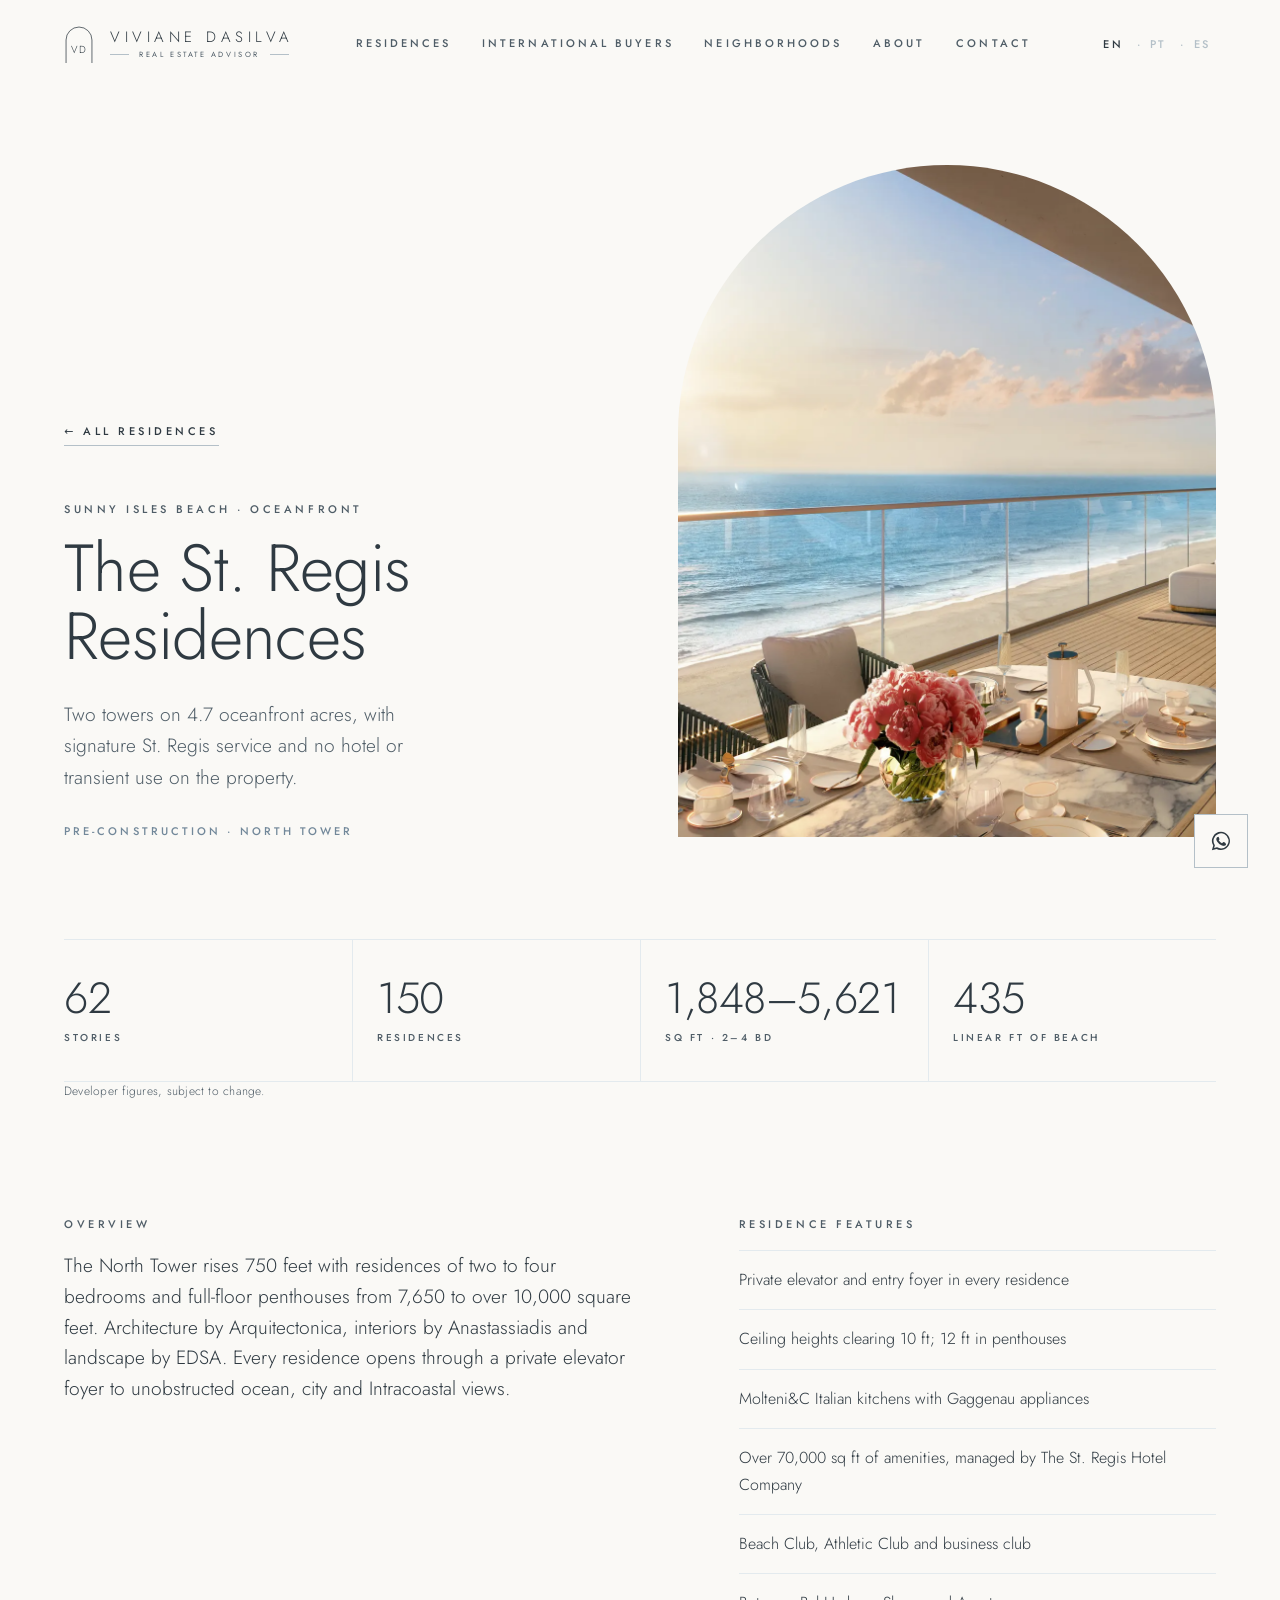
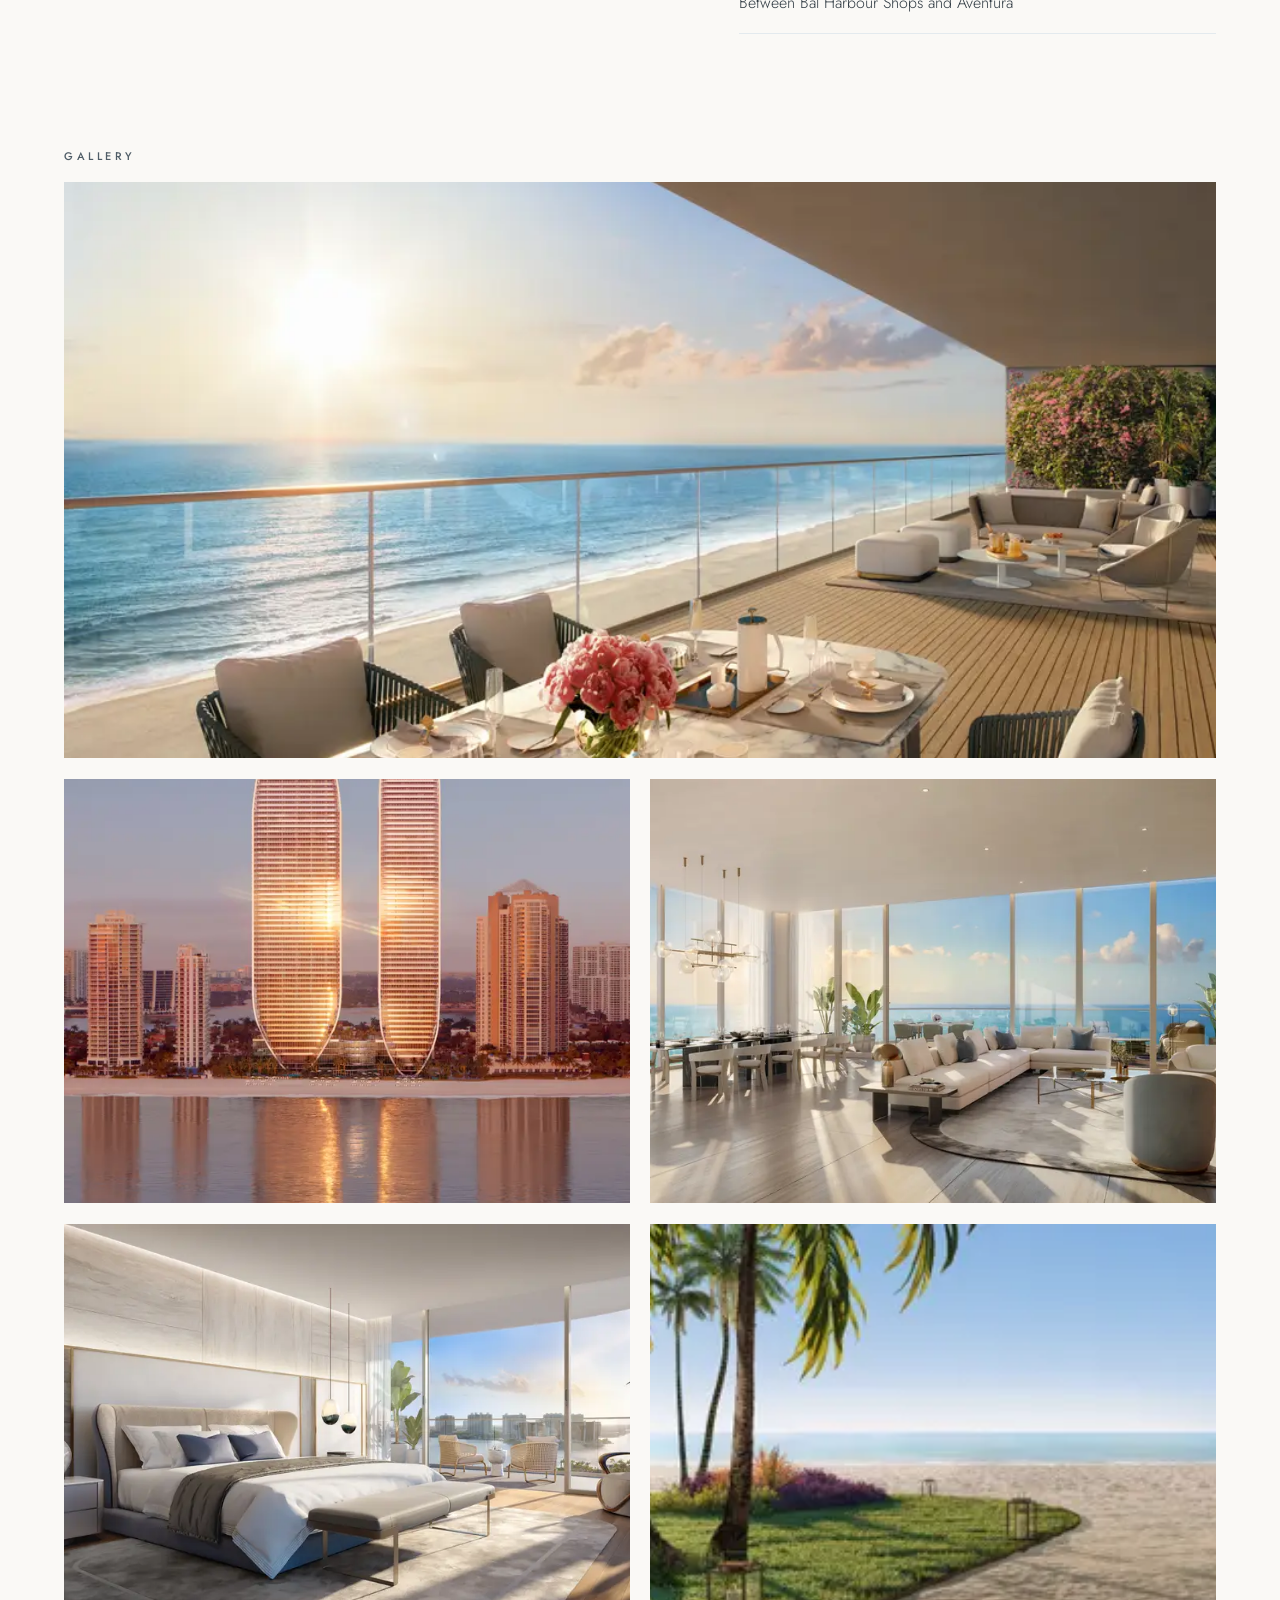
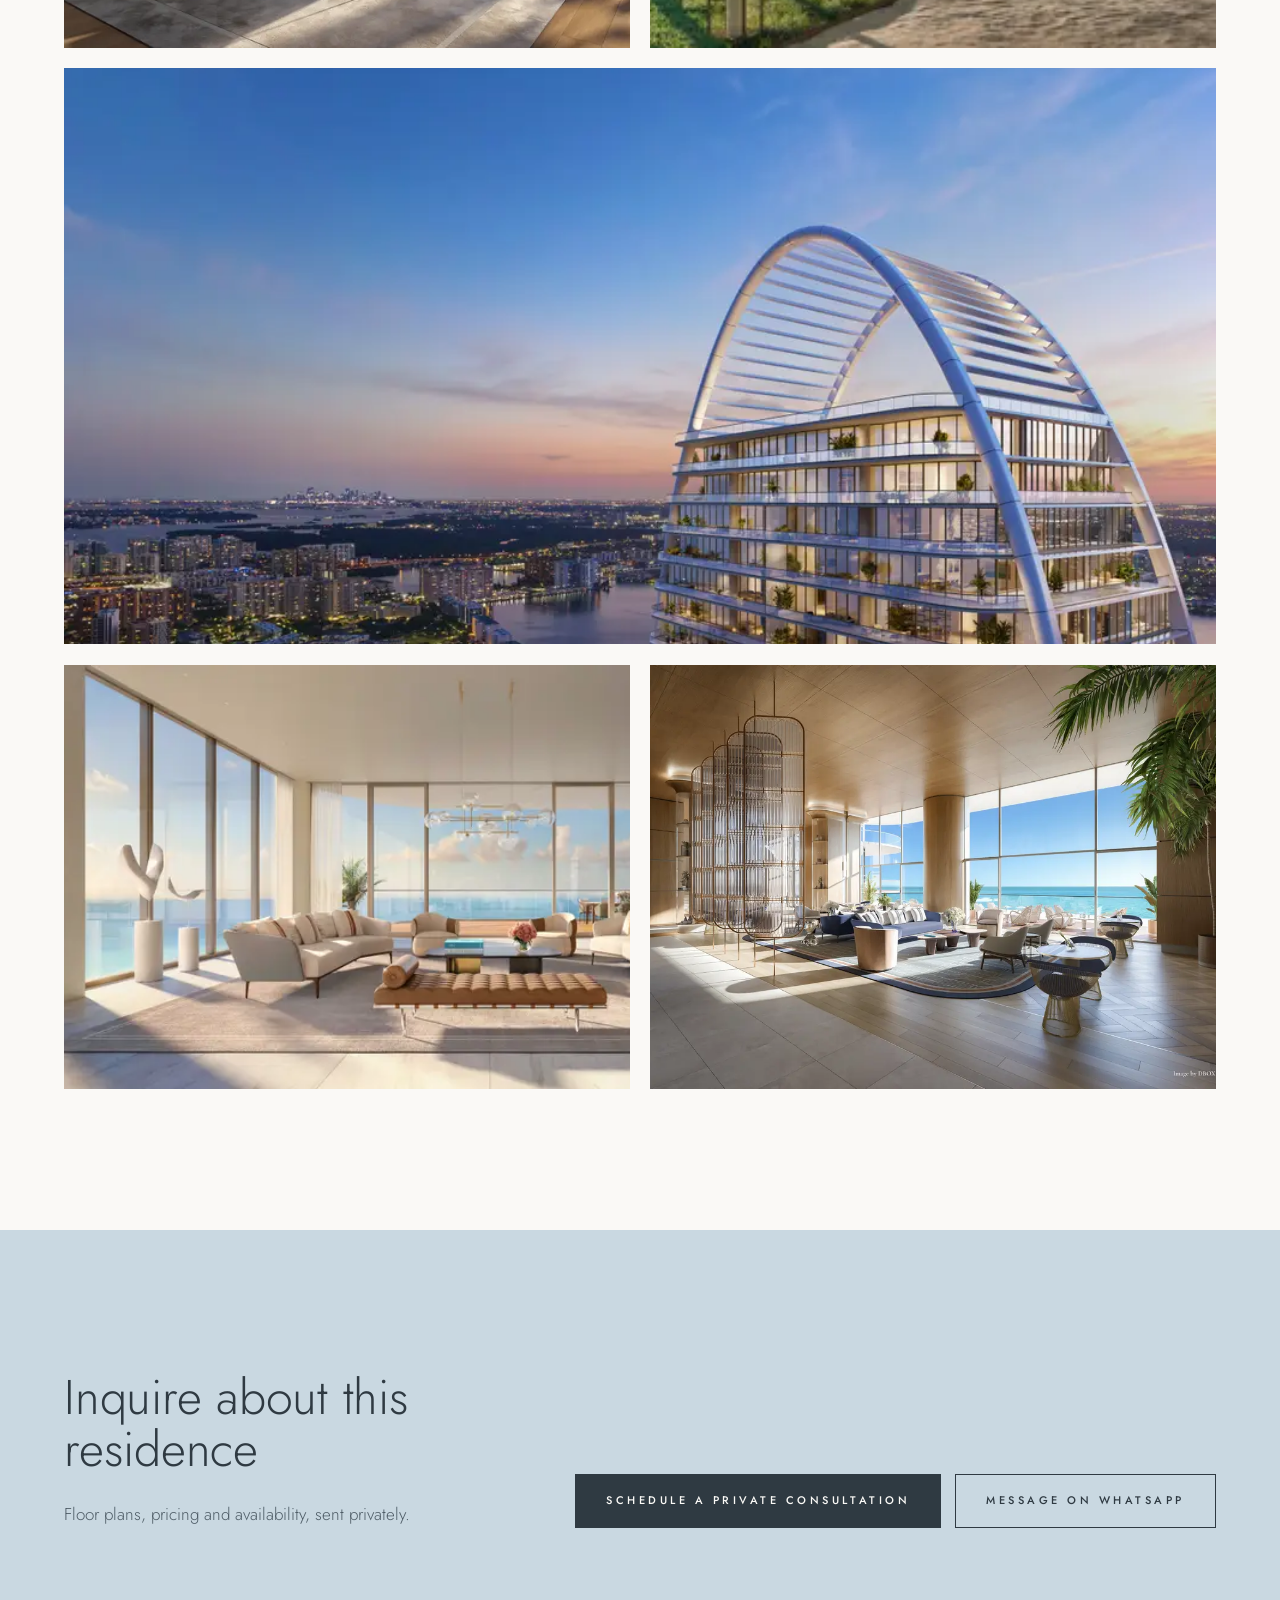
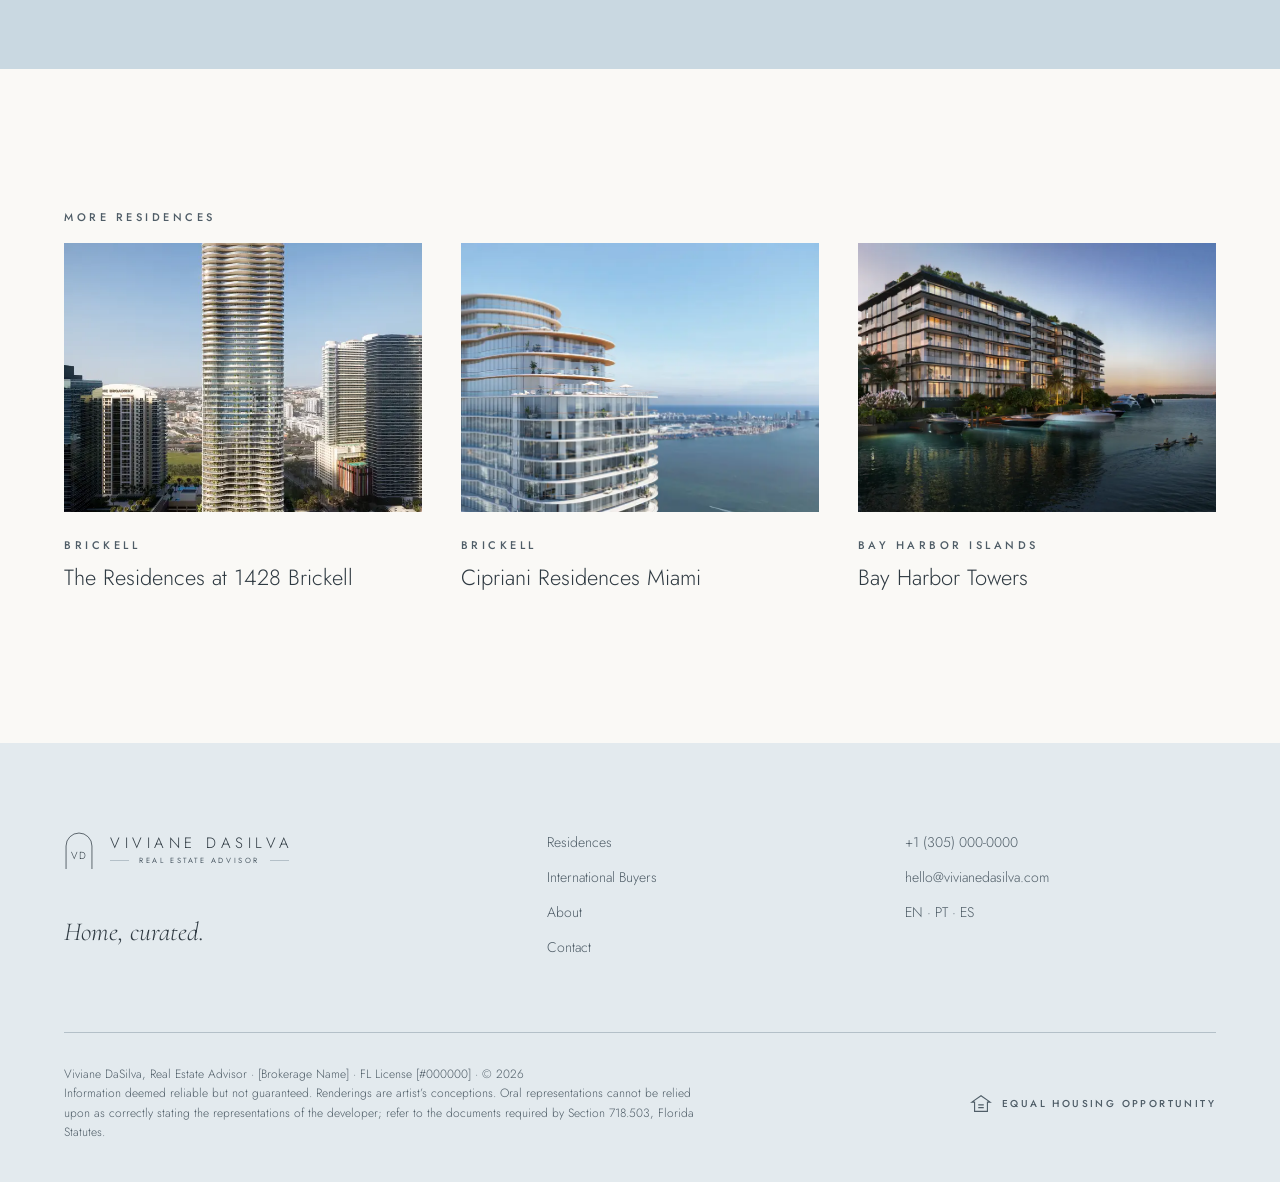
==== residence.html @ 33730c4c "Site de listings Viviane DaSilva Site estático minimalista seguindo o brand book (Coastal Mist, Jost" ====
<!doctype html>
<html lang="en">
<head>
  <meta charset="utf-8">
  <meta name="viewport" content="width=device-width, initial-scale=1, viewport-fit=cover">
  <title>Residence — Viviane DaSilva</title>
  <meta name="description" content="Exceptional South Florida residences, personally guided by Viviane DaSilva — in English, Português and Español.">
  <meta name="theme-color" content="#FAF9F6">
  <link rel="icon" href="assets/favicon.svg" type="image/svg+xml">
  <link rel="preconnect" href="https://fonts.googleapis.com">
  <link rel="preconnect" href="https://fonts.gstatic.com" crossorigin>
  <link href="https://fonts.googleapis.com/css2?family=Cormorant+Garamond:ital,wght@1,300;1,400&family=Jost:wght@300;400;500&display=swap" rel="stylesheet">
  <link rel="stylesheet" href="assets/css/style.css">
</head>
<body>

<header class="site-header">
  <div class="container header-inner">
    <a class="logo" href="index.html" data-logo data-keep-lang aria-label="Viviane DaSilva — Real Estate Advisor"></a>
    <nav class="nav" aria-label="Primary">
      <a href="index.html#residences" data-keep-lang data-i18n="nav.residences">Residences</a>
      <a href="index.html#buyers" data-keep-lang data-i18n="nav.buyers">International Buyers</a>
      <a href="index.html#neighborhoods" data-keep-lang data-i18n="nav.neighborhoods">Neighborhoods</a>
      <a href="index.html#about" data-keep-lang data-i18n="nav.about">About</a>
      <a href="index.html#contact" data-keep-lang data-i18n="nav.contact">Contact</a>
    </nav>
    <div class="header-tools">
      <div class="lang" role="group" aria-label="Language">
        <button data-lang="en" aria-pressed="true">EN</button><button data-lang="pt" aria-pressed="false">PT</button><button data-lang="es" aria-pressed="false">ES</button>
      </div>
      <button class="menu-btn" aria-label="Menu" aria-expanded="false"><span></span><span></span></button>
    </div>
  </div>
</header>

<main id="residence"></main>

<dialog id="lightbox" aria-label="Gallery">
  <button class="lb-close">Close ✕</button>
  <img src="" alt="">
  <div class="lb-bar">
    <button class="lb-prev">← Prev</button>
    <span class="lb-count"></span>
    <button class="lb-next">Next →</button>
  </div>
</dialog>

<footer class="site-footer">
  <div class="container">
    <div class="footer-top">
      <div>
        <a class="logo" href="index.html" data-logo data-keep-lang aria-label="Viviane DaSilva"></a>
        <p><em data-i18n="footer.tagline">Home, curated.</em></p>
      </div>
      <div class="footer-col">
        <a href="index.html#residences" data-keep-lang data-i18n="nav.residences">Residences</a>
        <a href="index.html#buyers" data-keep-lang data-i18n="nav.buyers">International Buyers</a>
        <a href="index.html#about" data-keep-lang data-i18n="nav.about">About</a>
        <a href="index.html#contact" data-keep-lang data-i18n="nav.contact">Contact</a>
      </div>
      <div class="footer-col">
        <a data-tel href="#"></a>
        <a data-mail href="#"></a>
        <span>EN · PT · ES</span>
      </div>
    </div>
    <div class="footer-bottom">
      <p>Viviane DaSilva, Real Estate Advisor · <span data-brokerage></span> · <span data-license></span> · © <span data-year></span><br><span data-i18n="footer.legal"></span></p>
      <span class="eho"><svg viewBox="0 0 24 24" aria-hidden="true"><path d="M12 3 2 10h3v10h14V10h3z" fill="none" stroke="currentColor" stroke-width="1.2"/><path d="M9 13h6M9 16h6" stroke="currentColor" stroke-width="1.2"/></svg><span data-i18n="footer.eho">Equal Housing Opportunity</span></span>
    </div>
  </div>
</footer>

<a class="wa" data-wa href="#" target="_blank" rel="noopener" aria-label="WhatsApp">
  <svg viewBox="0 0 24 24" aria-hidden="true"><path fill="currentColor" d="M12.04 2a9.9 9.9 0 0 0-8.5 15l-1.5 5 5.1-1.4A9.9 9.9 0 1 0 12.04 2Zm0 18.1a8.2 8.2 0 0 1-4.2-1.2l-.3-.2-3 .8.8-2.9-.2-.3a8.2 8.2 0 1 1 6.9 3.8Zm4.5-6.1c-.2-.1-1.5-.7-1.7-.8-.2-.1-.4-.1-.6.1l-.8 1c-.1.2-.3.2-.5.1a6.7 6.7 0 0 1-3.3-2.9c-.3-.4.2-.4.7-1.4.1-.2 0-.3 0-.4l-.8-1.8c-.2-.5-.4-.4-.6-.4h-.5a1 1 0 0 0-.7.3 3 3 0 0 0-.9 2.2 5.2 5.2 0 0 0 1.1 2.7 11.8 11.8 0 0 0 4.5 4c1.7.7 2.3.8 3.2.6.5-.1 1.5-.6 1.7-1.2.2-.6.2-1.1.2-1.2-.1-.1-.3-.2-.5-.3Z"/></svg>
</a>

<script src="assets/js/i18n.js"></script>
<script src="assets/js/listings.js"></script>
<script src="assets/js/main.js"></script>
</body>
</html>
---- assets/css/style.css ----
/* Viviane DaSilva — Coastal Mist */
:root {
  --off-white: #FAF9F6;
  --cream: #F4F1EA;
  --mist: #E3EAEE;
  --sky: #C9D8E1;
  --silver: #B4C0C8;
  --harbor: #72889A;
  --slate: #4F5D67;
  --deep: #2F3A42;
  --sans: 'Jost', system-ui, sans-serif;
  --serif: 'Cormorant Garamond', Georgia, serif;
  --gutter: clamp(20px, 5vw, 72px);
  --max: 1320px;
  --ease: cubic-bezier(.2, .7, .1, 1);
}

*, *::before, *::after { box-sizing: border-box; }
html { scroll-behavior: smooth; -webkit-text-size-adjust: 100%; }
body {
  margin: 0;
  background: var(--off-white);
  color: var(--deep);
  font: 300 17px/1.65 var(--sans);
  -webkit-font-smoothing: antialiased;
  text-rendering: optimizeLegibility;
}
img { display: block; max-width: 100%; height: auto; }
a { color: inherit; text-decoration: none; }
button { font: inherit; color: inherit; background: none; border: 0; cursor: pointer; padding: 0; }
:focus-visible { outline: 1px solid var(--harbor); outline-offset: 4px; }
::selection { background: var(--sky); }

.container { width: 100%; max-width: var(--max); margin: 0 auto; padding: 0 var(--gutter); }

/* ---------- Type ---------- */
em { font-family: var(--serif); font-style: italic; font-weight: 300; letter-spacing: 0; }
.label {
  margin: 0 0 18px;
  font: 500 11px/1.4 var(--sans);
  letter-spacing: .32em;
  text-transform: uppercase;
  color: var(--slate);
}
.display {
  margin: 0;
  font-weight: 300;
  font-size: clamp(44px, 6.4vw, 92px);
  line-height: 1.02;
  letter-spacing: -.01em;
}
.display em { font-size: 1.08em; }
.h2 {
  margin: 0 0 24px;
  font-weight: 300;
  font-size: clamp(32px, 3.8vw, 54px);
  line-height: 1.08;
  letter-spacing: -.005em;
}
.h2 em { font-size: 1.08em; }
.lede { font-size: clamp(18px, 1.5vw, 20px); color: var(--slate); max-width: 34ch; margin: 28px 0 0; }
.body-lg { font-size: clamp(18px, 1.5vw, 21px); line-height: 1.6; max-width: 58ch; margin: 0; }
.fine { font-size: 12px; color: var(--slate); letter-spacing: .02em; }
p { max-width: 64ch; }

.link {
  display: inline-block;
  font: 500 11px/1 var(--sans);
  letter-spacing: .32em;
  text-transform: uppercase;
  padding-bottom: 8px;
  border-bottom: 1px solid var(--silver);
  transition: border-color .4s var(--ease), color .4s var(--ease);
}
.link:hover { border-color: var(--deep); }

.btn {
  display: inline-flex; align-items: center; justify-content: center;
  min-height: 54px; padding: 0 30px;
  font: 500 11px/1 var(--sans); letter-spacing: .32em; text-transform: uppercase;
  border: 1px solid var(--deep);
  transition: background .4s var(--ease), color .4s var(--ease);
}
.btn:hover { background: var(--deep); color: var(--off-white); }
.btn--solid { background: var(--deep); color: var(--off-white); }
.btn--solid:hover { background: var(--slate); border-color: var(--slate); }

/* ---------- Logo ---------- */
.logo { display: inline-flex; align-items: center; gap: 16px; color: var(--deep); }
.logo .mark { width: 30px; height: auto; flex: none; }
.logo .word { display: flex; flex-direction: column; align-items: center; gap: 6px; }
.logo .name {
  font-weight: 300; font-size: 15px; letter-spacing: .30em; text-transform: uppercase; line-height: 1;
  margin-right: -.30em; white-space: nowrap;
}
.logo .title { white-space: nowrap;
  display: flex; align-items: center; gap: 10px; width: 100%;
  font-weight: 400; font-size: 7.5px; letter-spacing: .34em; text-transform: uppercase; color: var(--slate); line-height: 1;
}
.logo .title i { flex: 1; height: 1px; background: var(--silver); }

/* ---------- Header ---------- */
.site-header {
  position: fixed; inset: 0 0 auto; z-index: 50;
  background: rgba(250, 249, 246, 0);
  border-bottom: 1px solid transparent;
  transition: background .5s var(--ease), border-color .5s var(--ease);
}
.site-header.scrolled, body.menu-open .site-header {
  background: rgba(250, 249, 246, .94);
  -webkit-backdrop-filter: blur(10px); backdrop-filter: blur(10px);
  border-color: var(--mist);
}
.header-inner { display: flex; align-items: center; justify-content: space-between; height: 88px; gap: 32px; }
.nav { display: flex; align-items: center; gap: clamp(20px, 2.4vw, 40px); }
.nav a {
  font: 500 11px/1 var(--sans); letter-spacing: .28em; text-transform: uppercase; color: var(--slate);
  padding: 8px 0; border-bottom: 1px solid transparent; transition: color .3s, border-color .3s;
}
.nav a:hover { color: var(--deep); border-color: var(--silver); }
.header-tools { display: flex; align-items: center; gap: 28px; }
.lang { display: flex; align-items: center; gap: 2px; }
.lang button {
  font: 500 11px/1 var(--sans); letter-spacing: .2em; color: var(--silver);
  padding: 10px 6px; transition: color .3s;
}
.lang button + button::before { content: '·'; margin-right: 8px; color: var(--silver); }
.lang button[aria-pressed="true"], .lang button:hover { color: var(--deep); }
.menu-btn { display: none; width: 44px; height: 44px; position: relative; }
.menu-btn span { position: absolute; left: 10px; right: 10px; height: 1px; background: var(--deep); transition: transform .4s var(--ease), top .4s var(--ease); }
.menu-btn span:first-child { top: 18px; }
.menu-btn span:last-child { top: 26px; }
body.menu-open .menu-btn span:first-child { top: 22px; transform: rotate(45deg); }
body.menu-open .menu-btn span:last-child { top: 22px; transform: rotate(-45deg); }

/* ---------- Arch ---------- */
.arch { margin: 0; overflow: hidden; border-radius: 999px 999px 0 0; background: var(--mist); }
.arch img { width: 100%; height: 100%; object-fit: cover; }

/* ---------- Hero ---------- */
.hero { position: relative; height: 100vh; height: 100svh; min-height: 560px; display: flex; align-items: flex-end; overflow: hidden; background: var(--deep); color: var(--off-white); }
.hero__bg { position: absolute; inset: 0; width: 100%; height: 100%; object-fit: cover; object-position: 55% 55%; animation: settle 2.6s var(--ease) both; }
.hero__shade {
  position: absolute; inset: 0; pointer-events: none;
  background:
    linear-gradient(180deg, rgba(47, 58, 66, .45) 0%, rgba(47, 58, 66, 0) 20%),
    linear-gradient(90deg, rgba(47, 58, 66, .55) 0%, rgba(47, 58, 66, .25) 45%, rgba(47, 58, 66, 0) 70%),
    linear-gradient(0deg, rgba(47, 58, 66, .7) 0%, rgba(47, 58, 66, .3) 45%, rgba(47, 58, 66, 0) 72%);
}
.hero__content { position: relative; display: flex; justify-content: space-between; align-items: flex-end; gap: 40px; padding-bottom: clamp(48px, 8vh, 96px); }
.hero__text { max-width: 720px; animation: rise 1.6s .3s var(--ease) both; }
.hero .label { color: rgba(250, 249, 246, .86); margin-bottom: 28px; }
.hero .display { color: var(--off-white); }
.hero .lede { color: rgba(250, 249, 246, .9); margin-top: 24px; }
.hero__actions { display: flex; gap: 16px; flex-wrap: wrap; margin-top: 40px; }
.hero__credit { font: 500 10px/1.5 var(--sans); letter-spacing: .26em; text-transform: uppercase; color: rgba(250, 249, 246, .8); padding-bottom: 6px; border-bottom: 1px solid rgba(250, 249, 246, .35); white-space: nowrap; transition: color .3s, border-color .3s; }
.hero__credit:hover { color: var(--off-white); border-color: var(--off-white); }
.hero__scroll { position: absolute; left: 50%; bottom: 0; width: 1px; height: 56px; background: linear-gradient(rgba(250, 249, 246, 0), rgba(250, 249, 246, .7)); }
@keyframes rise { from { opacity: 0; transform: translateY(20px); } to { opacity: 1; transform: none; } }
.btn--light { border-color: rgba(250, 249, 246, .7); color: var(--off-white); }
.btn--light:hover { background: var(--off-white); color: var(--deep); border-color: var(--off-white); }
.btn--light-solid { background: var(--off-white); border-color: var(--off-white); color: var(--deep); }
.btn--light-solid:hover { background: var(--sky); border-color: var(--sky); color: var(--deep); }

/* Header over the hero photo */
body.on-hero:not(.menu-open) .site-header:not(.scrolled) .logo,
body.on-hero:not(.menu-open) .site-header:not(.scrolled) .nav a,
body.on-hero:not(.menu-open) .site-header:not(.scrolled) .lang button[aria-pressed="true"],
body.on-hero:not(.menu-open) .site-header:not(.scrolled) .lang button:hover { color: var(--off-white); }
body.on-hero:not(.menu-open) .site-header:not(.scrolled) .logo .title { color: rgba(250, 249, 246, .85); }
body.on-hero:not(.menu-open) .site-header:not(.scrolled) .logo .title i { background: rgba(250, 249, 246, .55); }
body.on-hero:not(.menu-open) .site-header:not(.scrolled) .lang button,
body.on-hero:not(.menu-open) .site-header:not(.scrolled) .lang button + button::before { color: rgba(250, 249, 246, .6); }
body.on-hero:not(.menu-open) .site-header:not(.scrolled) .nav a:hover { border-color: rgba(250, 249, 246, .6); }
body.on-hero:not(.menu-open) .site-header:not(.scrolled) .menu-btn span { background: var(--off-white); }
@keyframes settle { from { transform: scale(1.08); opacity: 0; } to { transform: none; opacity: 1; } }
.hero .label { margin-bottom: 32px; }

/* ---------- Sections ---------- */
section { position: relative; }
.section { padding-top: clamp(88px, 12vw, 168px); padding-bottom: clamp(88px, 12vw, 168px); }
.rule { border: 0; border-top: 1px solid var(--mist); margin: 0; }
.intro { display: grid; grid-template-columns: 1fr 2fr; gap: 40px; }
.intro p.statement { margin: 0; font-size: clamp(24px, 2.6vw, 36px); line-height: 1.32; font-weight: 300; max-width: 30ch; }

.section-head { display: flex; justify-content: space-between; align-items: end; gap: 32px; margin-bottom: clamp(48px, 6vw, 80px); flex-wrap: wrap; }
.section-head .h2 { margin: 0; }
.section-head .fine { margin: 0; }

/* ---------- Cards ---------- */
.grid { display: grid; grid-template-columns: repeat(2, 1fr); gap: clamp(56px, 6vw, 96px) clamp(24px, 4vw, 64px); }
.card { display: block; }
.card__img { margin: 0; overflow: hidden; aspect-ratio: 4 / 3; background: var(--mist); }
.card__img img { width: 100%; height: 100%; object-fit: cover; transition: transform 1.4s var(--ease); }
.card:hover .card__img img { transform: scale(1.035); }
.card__body { padding-top: 26px; }
.card__body .label { margin-bottom: 12px; }
.card__name { margin: 0 0 12px; font-weight: 300; font-size: clamp(24px, 2.2vw, 32px); line-height: 1.15; }
.card__stats { margin: 0 0 24px; color: var(--harbor); font-size: 14px; letter-spacing: .06em; }
.card--lead { grid-column: 1 / -1; display: grid; grid-template-columns: 1.6fr 1fr; gap: clamp(28px, 4vw, 64px); align-items: end; }
.card--lead .card__img { aspect-ratio: 16 / 10; }
.card--lead .card__name { font-size: clamp(30px, 3.4vw, 48px); }

/* ---------- Sky band ---------- */
.band { padding: clamp(88px, 11vw, 152px) 0; }
.band--sky { background: var(--sky); }
.band--cream { background: var(--cream); }
.buyers { display: grid; grid-template-columns: 1fr 1fr; gap: clamp(40px, 6vw, 112px); }
.pillars { list-style: none; margin: 0; padding: 0; }
.pillars li { display: grid; grid-template-columns: 56px 1fr; padding: 28px 0; border-top: 1px solid rgba(47, 58, 66, .18); }
.pillars li:last-child { border-bottom: 1px solid rgba(47, 58, 66, .18); }
.pillars .n { font-size: 13px; color: var(--slate); letter-spacing: .1em; padding-top: 4px; }
.pillars h3 { margin: 0 0 6px; font-weight: 400; font-size: 20px; }
.pillars p { margin: 0; color: var(--slate); font-size: 16px; }
.buyers .langs { margin-top: 40px; font: 500 11px/1 var(--sans); letter-spacing: .32em; color: var(--slate); }

/* ---------- Neighborhoods ---------- */
.hoods { list-style: none; margin: 0; padding: 0; display: grid; grid-template-columns: repeat(3, 1fr); border-top: 1px solid var(--mist); }
.hoods li { padding: 30px 0; border-bottom: 1px solid var(--mist); font-size: clamp(22px, 2vw, 28px); font-weight: 300; display: flex; gap: 20px; align-items: baseline; }
.hoods li span { font-size: 12px; color: var(--harbor); letter-spacing: .12em; }

/* ---------- About ---------- */
.about { display: grid; grid-template-columns: .8fr 1.2fr; gap: clamp(40px, 8vw, 140px); align-items: center; }
.portrait { aspect-ratio: 3 / 4; display: grid; place-items: center; background: linear-gradient(180deg, var(--mist), var(--sky)); color: var(--off-white); }
.portrait .mark { width: 34%; height: auto; color: var(--off-white); }
.portrait-note { margin-top: 14px; }
.about .role { font: 500 11px/1 var(--sans); letter-spacing: .32em; text-transform: uppercase; color: var(--slate); margin: 0 0 32px; }
.about blockquote { margin: 0; font-family: var(--serif); font-style: italic; font-weight: 300; font-size: clamp(24px, 2.4vw, 34px); line-height: 1.36; max-width: 30ch; }

/* ---------- Private Collection ---------- */
.pc { display: grid; grid-template-columns: 1fr 1fr; gap: clamp(40px, 6vw, 112px); align-items: end; }
.pc-form { display: flex; gap: 0; border-bottom: 1px solid var(--deep); }
.pc-form input { flex: 1; min-width: 0; }
.pc-form .btn { border: 0; padding: 0 0 0 20px; min-height: 56px; }
.pc-form .btn:hover { background: none; color: var(--slate); }

/* ---------- Forms ---------- */
input, select, textarea {
  font: 300 17px/1.4 var(--sans); color: var(--deep);
  background: transparent; border: 0; border-bottom: 1px solid var(--silver); border-radius: 0;
  padding: 16px 0; width: 100%; outline: 0; transition: border-color .3s;
  -webkit-appearance: none; appearance: none;
}
input:focus, select:focus, textarea:focus { border-color: var(--deep); }
input::placeholder, textarea::placeholder { color: var(--harbor); }
select { background-image: linear-gradient(45deg, transparent 50%, var(--slate) 50%), linear-gradient(135deg, var(--slate) 50%, transparent 50%); background-position: calc(100% - 10px) 50%, calc(100% - 5px) 50%; background-size: 5px 5px; background-repeat: no-repeat; }
textarea { resize: vertical; min-height: 110px; }
.field { display: block; }
.field span { display: block; font: 500 10px/1 var(--sans); letter-spacing: .32em; text-transform: uppercase; color: var(--slate); margin-top: 22px; }
.pc-form input { border: 0; }
.form-ok { margin: 18px 0 0; color: var(--slate); min-height: 1em; }
form.sent .form-fields, form.sent .pc-form { opacity: .35; pointer-events: none; }

.contact { display: grid; grid-template-columns: 1fr 1.1fr; gap: clamp(40px, 8vw, 140px); }
.contact-form .row { display: grid; grid-template-columns: 1fr 1fr; gap: 0 32px; }
.contact-form .btn { margin-top: 40px; }
.contact-lines { margin-top: 48px; display: grid; gap: 14px; }
.contact-lines a { font-size: 18px; border-bottom: 1px solid transparent; width: fit-content; transition: border-color .3s; }
.contact-lines a:hover { border-color: var(--silver); }

/* ---------- Footer ---------- */
.site-footer { background: var(--mist); padding: 88px 0 40px; font-size: 14px; color: var(--slate); }
.footer-top { display: grid; grid-template-columns: 1.4fr 1fr 1fr; gap: 48px; padding-bottom: 64px; border-bottom: 1px solid var(--silver); }
.footer-top .logo { margin-bottom: 28px; }
.footer-top em { font-size: 26px; color: var(--deep); }
.footer-col { display: grid; gap: 12px; align-content: start; }
.footer-col a:hover { color: var(--deep); }
.footer-bottom { display: grid; grid-template-columns: 1fr auto; gap: 24px 48px; padding-top: 32px; font-size: 12px; line-height: 1.6; }
.footer-bottom p { margin: 0; max-width: 90ch; }
.eho { display: inline-flex; align-items: center; gap: 10px; white-space: nowrap; font: 500 10px/1 var(--sans); letter-spacing: .24em; text-transform: uppercase; }
.eho svg { width: 22px; height: 22px; }

/* ---------- WhatsApp ---------- */
.wa {
  position: fixed; right: clamp(16px, 3vw, 32px); bottom: clamp(16px, 3vw, 32px); z-index: 40;
  width: 54px; height: 54px; display: grid; place-items: center;
  background: var(--off-white); color: var(--deep); border: 1px solid var(--silver);
  transition: background .4s var(--ease), color .4s var(--ease), border-color .4s var(--ease);
}
.wa:hover { background: var(--deep); color: var(--off-white); border-color: var(--deep); }
.wa svg { width: 22px; height: 22px; }

/* ---------- Residence page ---------- */
.res-hero { padding-top: calc(88px + clamp(32px, 6vw, 80px)); display: grid; grid-template-columns: 1fr 1fr; gap: clamp(32px, 6vw, 112px); align-items: end; }
.res-hero .display { font-size: clamp(40px, 5.2vw, 76px); }
.res-hero__img { aspect-ratio: 4 / 5; }
.back { margin-bottom: 56px; }
.status { margin: 32px 0 0; font: 500 11px/1 var(--sans); letter-spacing: .28em; text-transform: uppercase; color: var(--harbor); }
.stats { display: grid; grid-template-columns: repeat(var(--n, 4), 1fr); margin-top: clamp(64px, 8vw, 112px); border-top: 1px solid var(--mist); border-bottom: 1px solid var(--mist); }
.stat { padding: 36px 24px 36px 0; display: grid; gap: 10px; }
.stat + .stat { padding-left: 24px; border-left: 1px solid var(--mist); }
.stat__v { font-weight: 300; font-size: clamp(30px, 3.4vw, 50px); line-height: 1; color: var(--deep); letter-spacing: -.01em; }
.stat__l { font: 500 10px/1.5 var(--sans); letter-spacing: .26em; text-transform: uppercase; color: var(--slate); }
.res-body { display: grid; grid-template-columns: 1.2fr 1fr; gap: clamp(40px, 8vw, 140px); padding-top: clamp(72px, 9vw, 128px); padding-bottom: clamp(72px, 9vw, 128px); }
.features { list-style: none; margin: 0; padding: 0; }
.features li { padding: 16px 0; border-top: 1px solid var(--mist); font-size: 16px; }
.features li:last-child { border-bottom: 1px solid var(--mist); }
.gallery-wrap { padding-bottom: clamp(88px, 11vw, 152px); }
.gallery { display: grid; grid-template-columns: repeat(2, 1fr); gap: clamp(12px, 1.6vw, 24px); }
.g-item { display: block; aspect-ratio: 4 / 3; overflow: hidden; background: var(--mist); cursor: zoom-in; }
.g-item img { width: 100%; height: 100%; object-fit: cover; transition: transform 1.4s var(--ease); }
.g-item:hover img { transform: scale(1.03); }
.g-wide { grid-column: 1 / -1; aspect-ratio: 16 / 8; }
.inquire { display: grid; grid-template-columns: 1fr auto; gap: 40px; align-items: end; }
.inquire p { margin: 0; color: var(--slate); }
.inquire__actions { display: flex; gap: 14px; flex-wrap: wrap; }
.more { padding-top: clamp(88px, 11vw, 152px); padding-bottom: clamp(88px, 11vw, 152px); }
.more__grid { display: grid; grid-template-columns: repeat(3, 1fr); gap: clamp(20px, 3vw, 40px); }
.more .card__name { font-size: 22px; }

dialog#lightbox { padding: 0; border: 0; max-width: 100vw; max-height: 100vh; width: 100vw; height: 100vh; background: rgba(250, 249, 246, .98); color: var(--deep); }
dialog#lightbox::backdrop { background: rgba(250, 249, 246, .98); }
#lightbox img { width: 100%; height: 100%; object-fit: contain; padding: 72px clamp(16px, 6vw, 96px); }
.lb-bar { position: absolute; inset: auto 0 0; display: flex; justify-content: space-between; align-items: center; padding: 20px var(--gutter); font: 500 11px/1 var(--sans); letter-spacing: .28em; }
.lb-bar button { padding: 12px 4px; letter-spacing: .28em; text-transform: uppercase; font-size: 11px; font-weight: 500; }
.lb-close { position: absolute; top: 20px; right: var(--gutter); padding: 12px; font: 500 11px/1 var(--sans); letter-spacing: .28em; text-transform: uppercase; }

/* ---------- Motion ---------- */
.reveal { opacity: 0; transform: translateY(24px); transition: opacity 1.2s var(--ease), transform 1.2s var(--ease); }
.reveal.in { opacity: 1; transform: none; }
@media (prefers-reduced-motion: reduce) {
  * { animation: none !important; transition: none !important; scroll-behavior: auto !important; }
  .reveal { opacity: 1; transform: none; }
}

/* ---------- Responsive ---------- */
@media (max-width: 1080px) {
  .nav { position: fixed; inset: 88px 0 auto; height: calc(100svh - 88px); background: var(--off-white); flex-direction: column; align-items: flex-start; justify-content: flex-start; gap: 0; padding: 24px var(--gutter); opacity: 0; visibility: hidden; transition: opacity .4s var(--ease), visibility .4s; }
  .nav a { font: 300 28px/1 var(--sans); letter-spacing: 0; text-transform: none; color: var(--deep); padding: 22px 0; width: 100%; border-bottom: 1px solid var(--mist); }
  body.menu-open .nav { opacity: 1; visibility: visible; }
  .menu-btn { display: block; }
  .header-tools .btn { display: none; }
}
@media (max-width: 860px) {
  body { font-size: 16px; }
  .header-inner { height: 72px; }
  .nav { inset: 72px 0 auto; height: calc(100svh - 72px); }
  .logo .mark { width: 24px; }
  .logo .name { font-size: 12.5px; }
  .logo .title { font-size: 6.5px; }
  .header-tools { gap: 6px; }
  .intro, .buyers, .about, .pc, .contact, .res-hero, .res-body, .inquire { grid-template-columns: 1fr; }
  /* Hero — mobile: open sea crop, one calm column anchored to the bottom */
  .hero { min-height: 600px; }
  .hero__bg { object-position: 12% 50%; }
  .hero__shade {
    background:
      linear-gradient(180deg, rgba(47, 58, 66, .5) 0%, rgba(47, 58, 66, 0) 18%),
      linear-gradient(0deg, rgba(47, 58, 66, .82) 0%, rgba(47, 58, 66, .55) 38%, rgba(47, 58, 66, .1) 66%, rgba(47, 58, 66, 0) 80%);
  }
  .hero__content { display: block; padding-bottom: calc(44px + env(safe-area-inset-bottom)); }
  .hero__credit, .hero__scroll { display: none; }
  .hero .label { font-size: 10px; letter-spacing: .24em; margin-bottom: 20px; }
  .hero .display { font-size: clamp(42px, 12vw, 56px); line-height: 1.04; }
  .hero .lede { font-size: 16px; line-height: 1.6; margin-top: 18px; max-width: 30ch; }
  .hero__actions { flex-direction: column; align-items: stretch; gap: 0; margin-top: 32px; }
  .hero__actions .btn--light-solid { width: 100%; min-height: 56px; }
  .hero__actions .btn--light {
    align-self: flex-start; min-height: 0; padding: 0 0 8px; margin-top: 24px;
    border: 0; border-bottom: 1px solid rgba(250, 249, 246, .5); letter-spacing: .24em;
  }
  .hero__actions .btn--light:hover { background: none; color: var(--off-white); border-color: var(--off-white); }
  body.on-hero:not(.past-hero) .wa { opacity: 0; visibility: hidden; transform: translateY(8px); }
  .wa { transition: opacity .4s var(--ease), visibility .4s, transform .4s var(--ease), background .4s var(--ease), color .4s var(--ease); }
  .grid { grid-template-columns: 1fr; }
  .card--lead { grid-template-columns: 1fr; gap: 0; }
  .card--lead .card__img { aspect-ratio: 4 / 3; }
  .hoods { grid-template-columns: 1fr 1fr; }
  .contact-form .row { grid-template-columns: 1fr; }
  .contact-form .btn { width: 100%; }
  .footer-top, .footer-bottom { grid-template-columns: 1fr; }
  .res-hero { padding-top: calc(72px + 24px); }
  .res-hero__img { order: -1; aspect-ratio: 4 / 4.4; }
  .back { margin-bottom: 32px; }
  .stats { grid-template-columns: 1fr 1fr; }
  .stat:nth-child(odd) { padding-left: 0; border-left: 0; }
  .stat:nth-child(n+3) { border-top: 1px solid var(--mist); }
  .gallery { grid-template-columns: 1fr; }
  .g-wide { aspect-ratio: 4 / 3; }
  .more__grid { grid-template-columns: 1fr; }
  .inquire__actions .btn { width: 100%; }
}
@media (max-width: 420px) {
  .hoods { grid-template-columns: 1fr; }
  .lang button { padding: 10px 3px; }
  .lang button + button::before { margin-right: 4px; }
}

.sr-only { position: absolute; width: 1px; height: 1px; padding: 0; margin: -1px; overflow: hidden; clip: rect(0 0 0 0); white-space: nowrap; border: 0; }
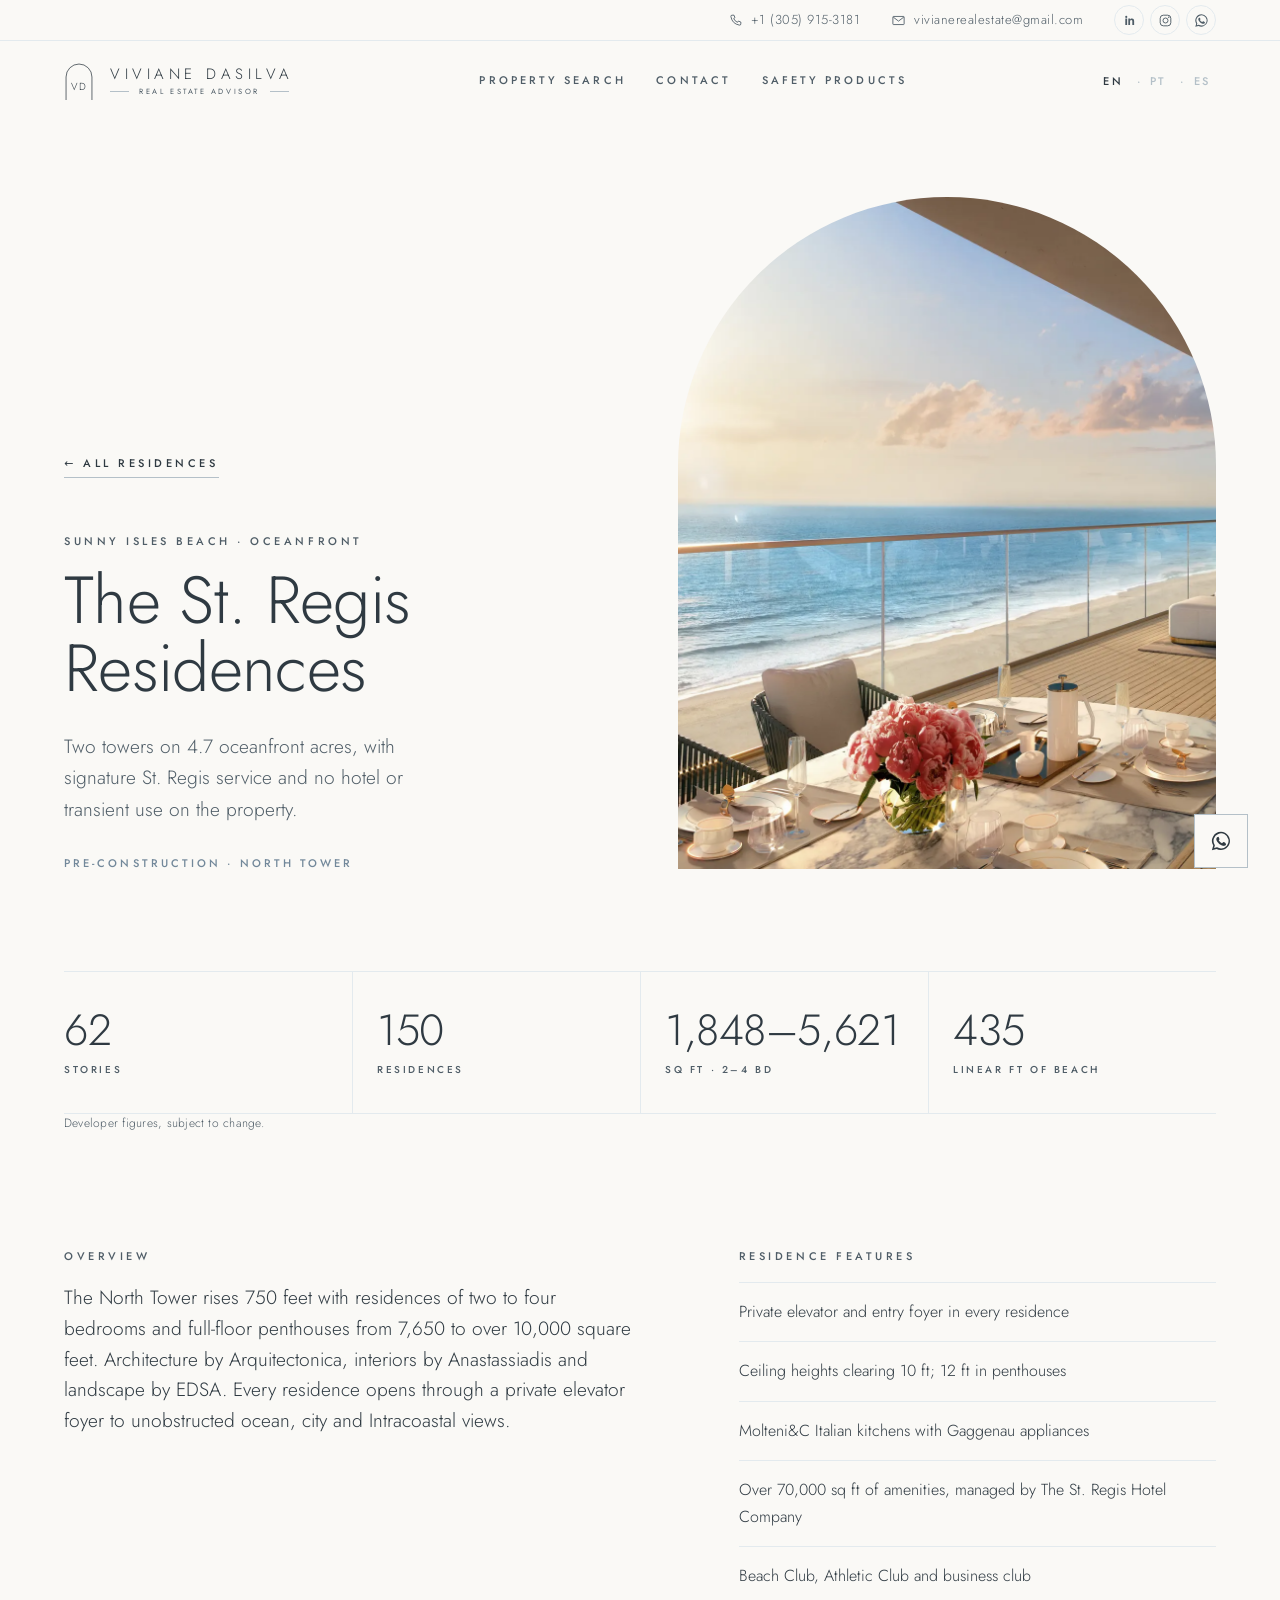
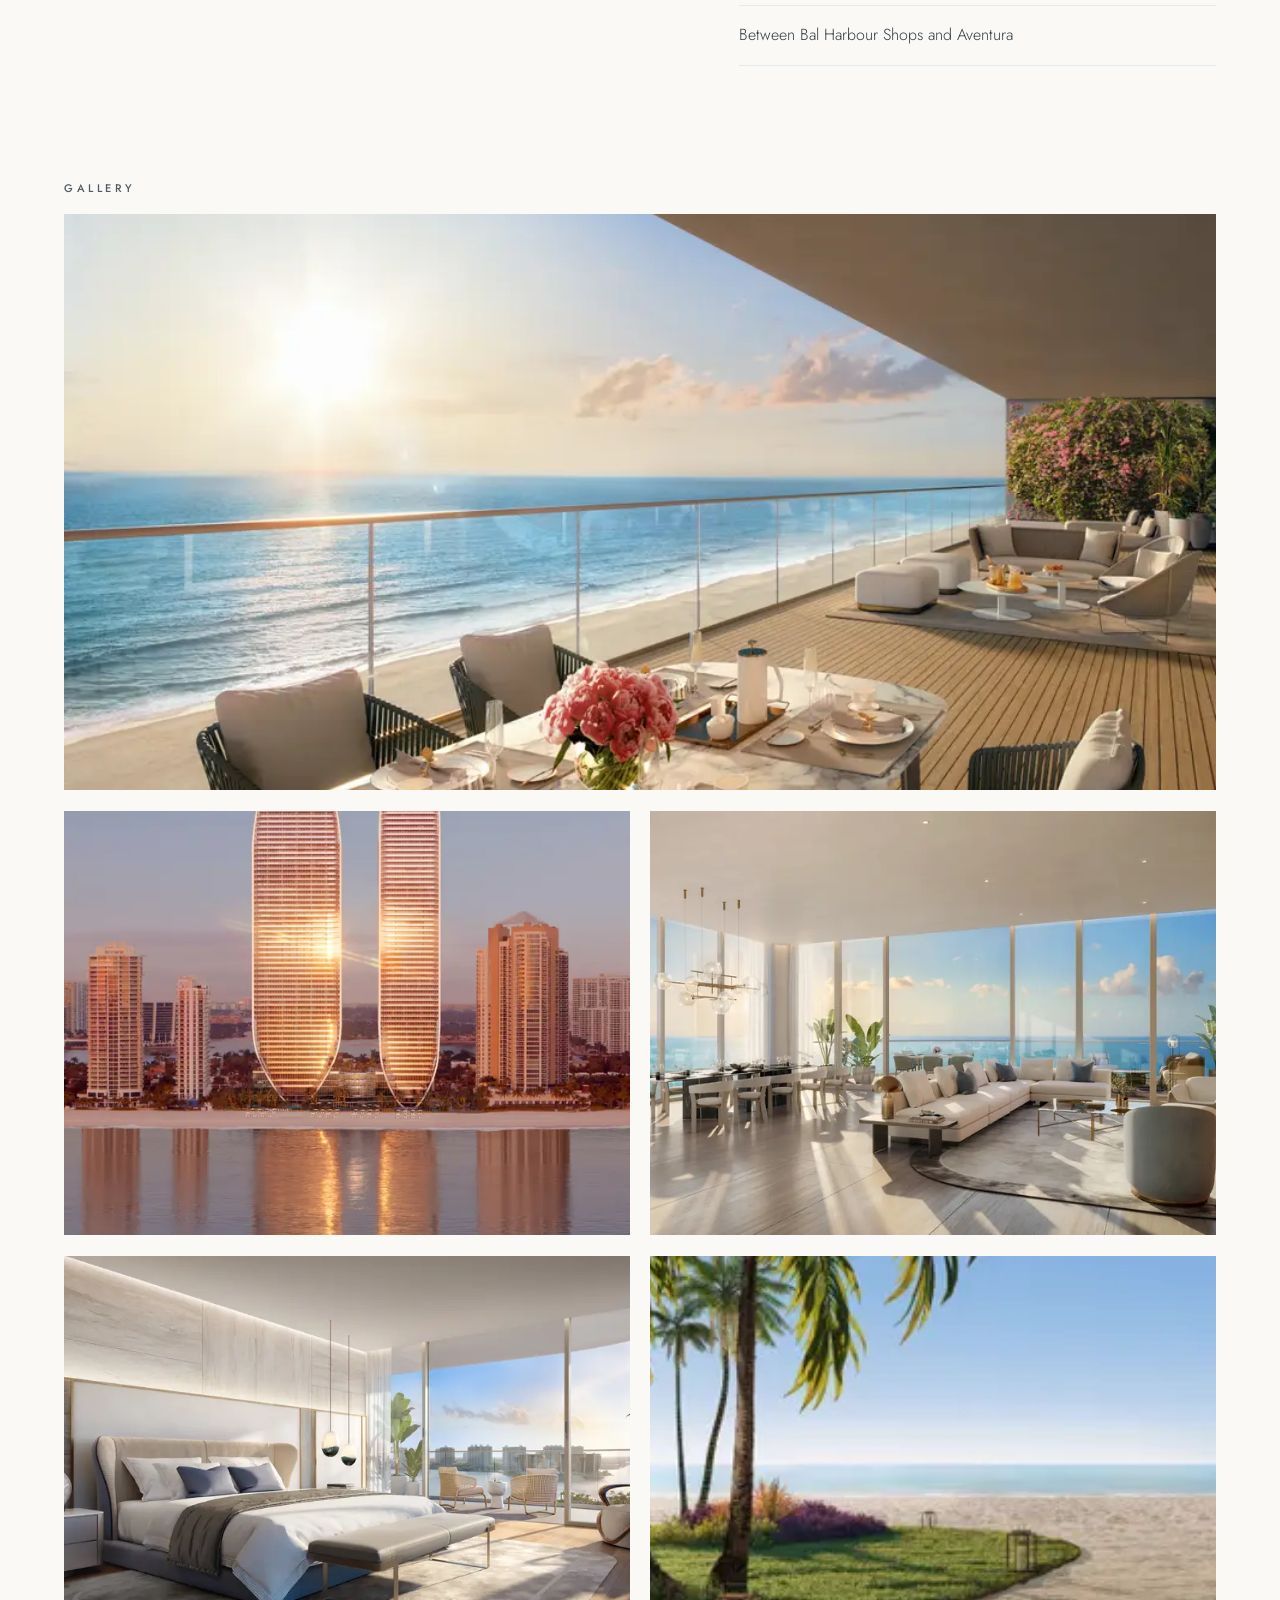
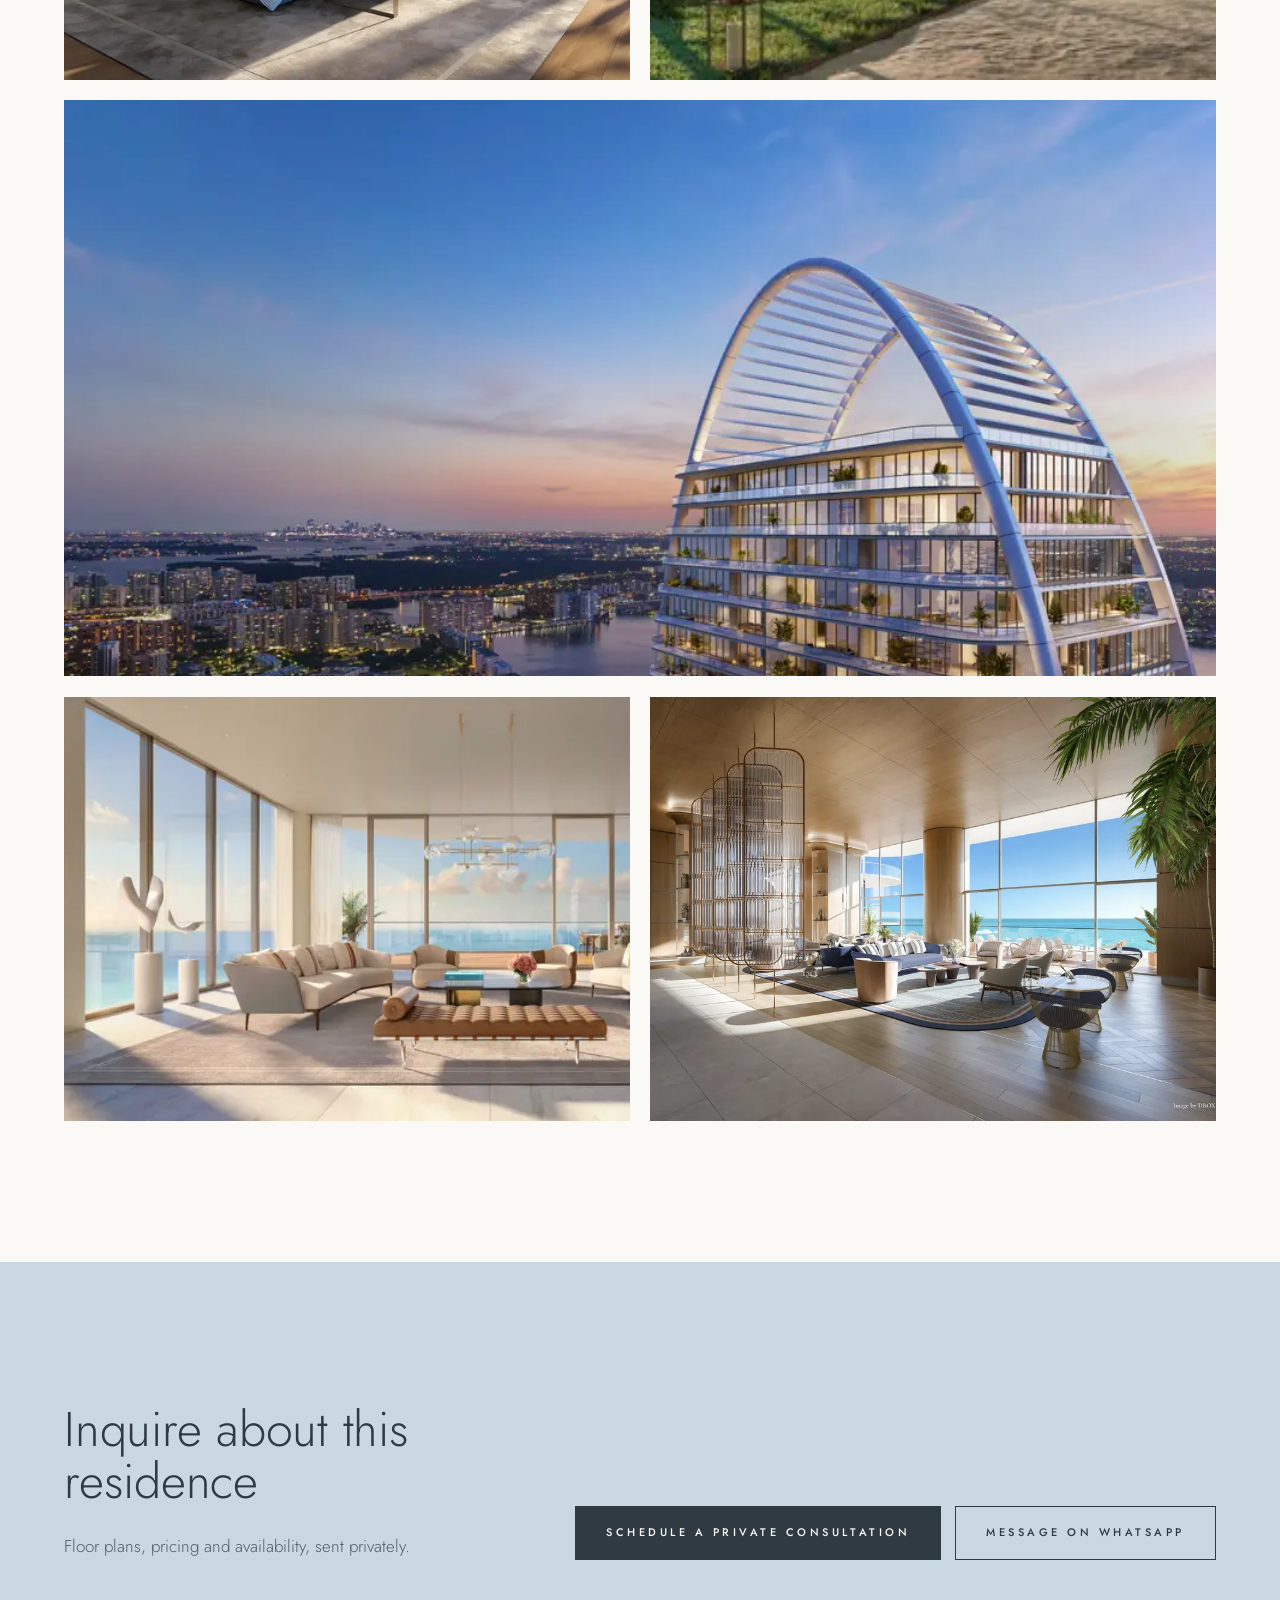
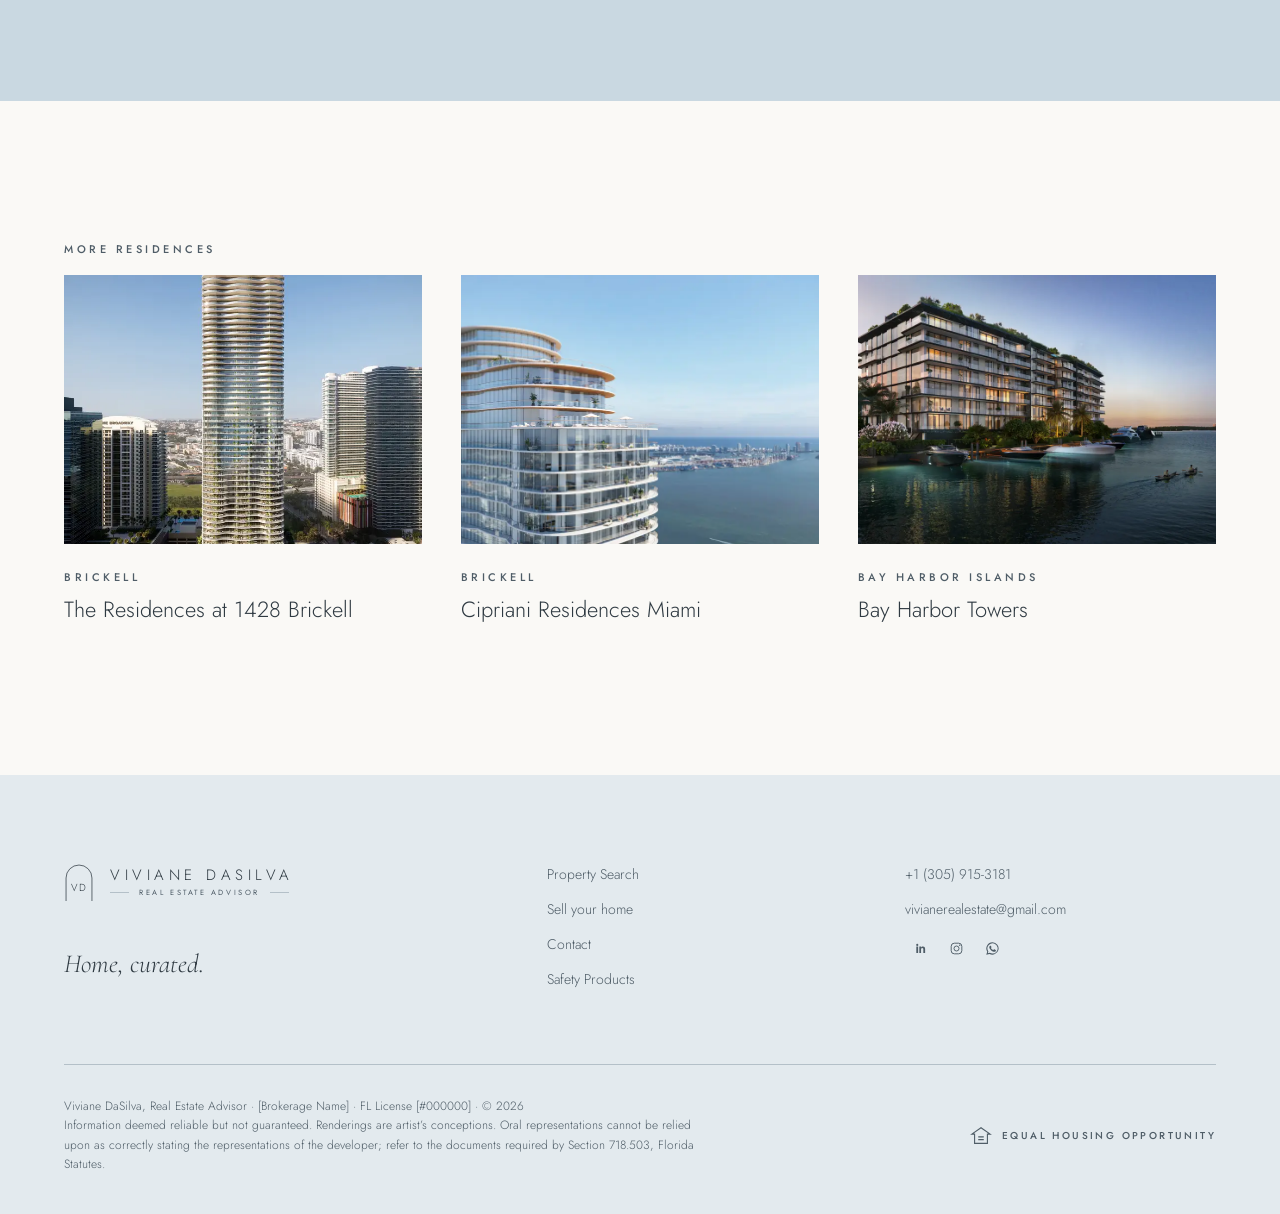
==== commit b160803c: "Novo header, páginas de busca, venda, contato e Safety Products - Header com telefone, e-mail, Linke" ====
--- a/residence.html
+++ b/residence.html
@@ -12,26 +12,9 @@
   <link href="https://fonts.googleapis.com/css2?family=Cormorant+Garamond:ital,wght@1,300;1,400&family=Jost:wght@300;400;500&display=swap" rel="stylesheet">
   <link rel="stylesheet" href="assets/css/style.css">
 </head>
-<body>
+<body data-page="residence">
 
-<header class="site-header">
-  <div class="container header-inner">
-    <a class="logo" href="index.html" data-logo data-keep-lang aria-label="Viviane DaSilva — Real Estate Advisor"></a>
-    <nav class="nav" aria-label="Primary">
-      <a href="index.html#residences" data-keep-lang data-i18n="nav.residences">Residences</a>
-      <a href="index.html#buyers" data-keep-lang data-i18n="nav.buyers">International Buyers</a>
-      <a href="index.html#neighborhoods" data-keep-lang data-i18n="nav.neighborhoods">Neighborhoods</a>
-      <a href="index.html#about" data-keep-lang data-i18n="nav.about">About</a>
-      <a href="index.html#contact" data-keep-lang data-i18n="nav.contact">Contact</a>
-    </nav>
-    <div class="header-tools">
-      <div class="lang" role="group" aria-label="Language">
-        <button data-lang="en" aria-pressed="true">EN</button><button data-lang="pt" aria-pressed="false">PT</button><button data-lang="es" aria-pressed="false">ES</button>
-      </div>
-      <button class="menu-btn" aria-label="Menu" aria-expanded="false"><span></span><span></span></button>
-    </div>
-  </div>
-</header>
+<header class="site-header"></header>
 
 <main id="residence"></main>
 
@@ -45,31 +28,7 @@
   </div>
 </dialog>
 
-<footer class="site-footer">
-  <div class="container">
-    <div class="footer-top">
-      <div>
-        <a class="logo" href="index.html" data-logo data-keep-lang aria-label="Viviane DaSilva"></a>
-        <p><em data-i18n="footer.tagline">Home, curated.</em></p>
-      </div>
-      <div class="footer-col">
-        <a href="index.html#residences" data-keep-lang data-i18n="nav.residences">Residences</a>
-        <a href="index.html#buyers" data-keep-lang data-i18n="nav.buyers">International Buyers</a>
-        <a href="index.html#about" data-keep-lang data-i18n="nav.about">About</a>
-        <a href="index.html#contact" data-keep-lang data-i18n="nav.contact">Contact</a>
-      </div>
-      <div class="footer-col">
-        <a data-tel href="#"></a>
-        <a data-mail href="#"></a>
-        <span>EN · PT · ES</span>
-      </div>
-    </div>
-    <div class="footer-bottom">
-      <p>Viviane DaSilva, Real Estate Advisor · <span data-brokerage></span> · <span data-license></span> · © <span data-year></span><br><span data-i18n="footer.legal"></span></p>
-      <span class="eho"><svg viewBox="0 0 24 24" aria-hidden="true"><path d="M12 3 2 10h3v10h14V10h3z" fill="none" stroke="currentColor" stroke-width="1.2"/><path d="M9 13h6M9 16h6" stroke="currentColor" stroke-width="1.2"/></svg><span data-i18n="footer.eho">Equal Housing Opportunity</span></span>
-    </div>
-  </div>
-</footer>
+<footer class="site-footer"></footer>
 
 <a class="wa" data-wa href="#" target="_blank" rel="noopener" aria-label="WhatsApp">
   <svg viewBox="0 0 24 24" aria-hidden="true"><path fill="currentColor" d="M12.04 2a9.9 9.9 0 0 0-8.5 15l-1.5 5 5.1-1.4A9.9 9.9 0 1 0 12.04 2Zm0 18.1a8.2 8.2 0 0 1-4.2-1.2l-.3-.2-3 .8.8-2.9-.2-.3a8.2 8.2 0 1 1 6.9 3.8Zm4.5-6.1c-.2-.1-1.5-.7-1.7-.8-.2-.1-.4-.1-.6.1l-.8 1c-.1.2-.3.2-.5.1a6.7 6.7 0 0 1-3.3-2.9c-.3-.4.2-.4.7-1.4.1-.2 0-.3 0-.4l-.8-1.8c-.2-.5-.4-.4-.6-.4h-.5a1 1 0 0 0-.7.3 3 3 0 0 0-.9 2.2 5.2 5.2 0 0 0 1.1 2.7 11.8 11.8 0 0 0 4.5 4c1.7.7 2.3.8 3.2.6.5-.1 1.5-.6 1.7-1.2.2-.6.2-1.1.2-1.2-.1-.1-.3-.2-.5-.3Z"/></svg>
--- a/assets/css/style.css
+++ b/assets/css/style.css
@@ -13,6 +13,9 @@
   --gutter: clamp(20px, 5vw, 72px);
   --max: 1320px;
   --ease: cubic-bezier(.2, .7, .1, 1);
+  --topbar-h: 40px;
+  --nav-h: 80px;
+  --header-h: calc(var(--topbar-h) + var(--nav-h));
 }
 
 *, *::before, *::after { box-sizing: border-box; }
@@ -111,7 +114,17 @@
   -webkit-backdrop-filter: blur(10px); backdrop-filter: blur(10px);
   border-color: var(--mist);
 }
-.header-inner { display: flex; align-items: center; justify-content: space-between; height: 88px; gap: 32px; }
+.header-inner { display: flex; align-items: center; justify-content: space-between; height: var(--nav-h); gap: 32px; }
+.topbar { border-bottom: 1px solid var(--mist); transition: border-color .5s var(--ease); }
+.topbar__inner { display: flex; align-items: center; justify-content: flex-end; gap: clamp(16px, 2.4vw, 32px); height: var(--topbar-h); }
+.tb-link { display: inline-flex; align-items: center; gap: 8px; font-size: 13px; letter-spacing: .04em; color: var(--slate); transition: color .3s; }
+.tb-link:hover { color: var(--deep); }
+.tb-link svg { width: 15px; height: 15px; flex: none; }
+.tb-social { display: inline-flex; align-items: center; gap: 6px; }
+.tb-icon { width: 30px; height: 30px; display: grid; place-items: center; border: 1px solid var(--mist); border-radius: 50%; color: var(--slate); transition: color .3s, border-color .3s, background .3s; }
+.tb-icon:hover { color: var(--deep); border-color: var(--silver); }
+.tb-icon svg { width: 15px; height: 15px; }
+.nav a[aria-current="page"] { color: var(--deep); border-color: var(--deep); }
 .nav { display: flex; align-items: center; gap: clamp(20px, 2.4vw, 40px); }
 .nav a {
   font: 500 11px/1 var(--sans); letter-spacing: .28em; text-transform: uppercase; color: var(--slate);
@@ -157,6 +170,12 @@
 .hero__credit:hover { color: var(--off-white); border-color: var(--off-white); }
 .hero__scroll { position: absolute; left: 50%; bottom: 0; width: 1px; height: 56px; background: linear-gradient(rgba(250, 249, 246, 0), rgba(250, 249, 246, .7)); }
 @keyframes rise { from { opacity: 0; transform: translateY(20px); } to { opacity: 1; transform: none; } }
+
+/* Search empty state */
+.search-empty { grid-column: 1 / -1; display: grid; gap: 32px; justify-items: start; padding: clamp(24px, 4vw, 48px) 0; }
+.search-empty p { margin: 0; font-size: clamp(22px, 2.2vw, 30px); line-height: 1.32; max-width: 32ch; }
+.search-empty__actions { display: flex; gap: 14px; flex-wrap: wrap; }
+
 .btn--light { border-color: rgba(250, 249, 246, .7); color: var(--off-white); }
 .btn--light:hover { background: var(--off-white); color: var(--deep); border-color: var(--off-white); }
 .btn--light-solid { background: var(--off-white); border-color: var(--off-white); color: var(--deep); }
@@ -173,6 +192,11 @@
 body.on-hero:not(.menu-open) .site-header:not(.scrolled) .lang button + button::before { color: rgba(250, 249, 246, .6); }
 body.on-hero:not(.menu-open) .site-header:not(.scrolled) .nav a:hover { border-color: rgba(250, 249, 246, .6); }
 body.on-hero:not(.menu-open) .site-header:not(.scrolled) .menu-btn span { background: var(--off-white); }
+body.on-hero:not(.menu-open) .site-header:not(.scrolled) .topbar { border-color: rgba(250, 249, 246, .2); }
+body.on-hero:not(.menu-open) .site-header:not(.scrolled) .tb-link { color: rgba(250, 249, 246, .88); }
+body.on-hero:not(.menu-open) .site-header:not(.scrolled) .tb-link:hover { color: var(--off-white); }
+body.on-hero:not(.menu-open) .site-header:not(.scrolled) .tb-icon { color: rgba(250, 249, 246, .88); border-color: rgba(250, 249, 246, .3); }
+body.on-hero:not(.menu-open) .site-header:not(.scrolled) .tb-icon:hover { color: var(--off-white); border-color: var(--off-white); }
 @keyframes settle { from { transform: scale(1.08); opacity: 0; } to { transform: none; opacity: 1; } }
 .hero .label { margin-bottom: 32px; }
 
@@ -181,7 +205,7 @@
 .section { padding-top: clamp(88px, 12vw, 168px); padding-bottom: clamp(88px, 12vw, 168px); }
 .rule { border: 0; border-top: 1px solid var(--mist); margin: 0; }
 .intro { display: grid; grid-template-columns: 1fr 2fr; gap: 40px; }
-.intro p.statement { margin: 0; font-size: clamp(24px, 2.6vw, 36px); line-height: 1.32; font-weight: 300; max-width: 30ch; }
+.intro p.statement { margin: 0; font-size: clamp(22px, 2.2vw, 31px); line-height: 1.4; font-weight: 300; max-width: 40ch; }
 
 .section-head { display: flex; justify-content: space-between; align-items: end; gap: 32px; margin-bottom: clamp(48px, 6vw, 80px); flex-wrap: wrap; }
 .section-head .h2 { margin: 0; }
@@ -215,9 +239,18 @@
 .buyers .langs { margin-top: 40px; font: 500 11px/1 var(--sans); letter-spacing: .32em; color: var(--slate); }
 
 /* ---------- Neighborhoods ---------- */
-.hoods { list-style: none; margin: 0; padding: 0; display: grid; grid-template-columns: repeat(3, 1fr); border-top: 1px solid var(--mist); }
-.hoods li { padding: 30px 0; border-bottom: 1px solid var(--mist); font-size: clamp(22px, 2vw, 28px); font-weight: 300; display: flex; gap: 20px; align-items: baseline; }
-.hoods li span { font-size: 12px; color: var(--harbor); letter-spacing: .12em; }
+.hoods-section { padding-top: clamp(88px, 12vw, 168px); }
+.hoods-head { text-align: center; margin-bottom: clamp(40px, 5vw, 72px); }
+.hoods-head .h2 { margin: 0; }
+.hoods-head .label { margin-left: auto; margin-right: auto; }
+.hoods { list-style: none; margin: 0; padding: 0; display: grid; grid-template-columns: 1fr 1fr; gap: 4px; background: var(--off-white); }
+.hood { position: relative; display: grid; place-items: center; aspect-ratio: 16 / 9; overflow: hidden; background: var(--deep); color: var(--off-white); isolation: isolate; }
+.hood img { position: absolute; inset: 0; width: 100%; height: 100%; object-fit: cover; z-index: -2; transition: transform 1.6s var(--ease); }
+.hood::before { content: ''; position: absolute; inset: 0; z-index: -1; background: rgba(47, 58, 66, .42); transition: background .6s var(--ease); }
+.hood__name { font-weight: 300; font-size: clamp(26px, 2.8vw, 42px); letter-spacing: .02em; text-shadow: 0 2px 18px rgba(0, 0, 0, .25); padding-bottom: 10px; border-bottom: 1px solid rgba(250, 249, 246, 0); transition: border-color .6s var(--ease); }
+.hood:hover img { transform: scale(1.05); }
+.hood:hover::before { background: rgba(47, 58, 66, .28); }
+.hood:hover .hood__name, .hood:focus-visible .hood__name { border-color: rgba(250, 249, 246, .7); }
 
 /* ---------- About ---------- */
 .about { display: grid; grid-template-columns: .8fr 1.2fr; gap: clamp(40px, 8vw, 140px); align-items: center; }
@@ -281,7 +314,7 @@
 .wa svg { width: 22px; height: 22px; }
 
 /* ---------- Residence page ---------- */
-.res-hero { padding-top: calc(88px + clamp(32px, 6vw, 80px)); display: grid; grid-template-columns: 1fr 1fr; gap: clamp(32px, 6vw, 112px); align-items: end; }
+.res-hero { padding-top: calc(var(--header-h) + clamp(32px, 6vw, 80px)); display: grid; grid-template-columns: 1fr 1fr; gap: clamp(32px, 6vw, 112px); align-items: end; }
 .res-hero .display { font-size: clamp(40px, 5.2vw, 76px); }
 .res-hero__img { aspect-ratio: 4 / 5; }
 .back { margin-bottom: 56px; }
@@ -324,8 +357,8 @@
 }
 
 /* ---------- Responsive ---------- */
-@media (max-width: 1080px) {
-  .nav { position: fixed; inset: 88px 0 auto; height: calc(100svh - 88px); background: var(--off-white); flex-direction: column; align-items: flex-start; justify-content: flex-start; gap: 0; padding: 24px var(--gutter); opacity: 0; visibility: hidden; transition: opacity .4s var(--ease), visibility .4s; }
+@media (max-width: 900px) {
+  .nav { position: fixed; inset: var(--header-h) 0 auto; height: calc(100svh - var(--header-h)); background: var(--off-white); flex-direction: column; align-items: flex-start; justify-content: flex-start; gap: 0; padding: 24px var(--gutter); opacity: 0; visibility: hidden; transition: opacity .4s var(--ease), visibility .4s; }
   .nav a { font: 300 28px/1 var(--sans); letter-spacing: 0; text-transform: none; color: var(--deep); padding: 22px 0; width: 100%; border-bottom: 1px solid var(--mist); }
   body.menu-open .nav { opacity: 1; visibility: visible; }
   .menu-btn { display: block; }
@@ -333,8 +366,10 @@
 }
 @media (max-width: 860px) {
   body { font-size: 16px; }
-  .header-inner { height: 72px; }
-  .nav { inset: 72px 0 auto; height: calc(100svh - 72px); }
+  :root { --topbar-h: 36px; --nav-h: 68px; }
+  .tb-link--mail span { display: none; }
+  .tb-link { font-size: 12px; }
+  .tb-icon { width: 28px; height: 28px; }
   .logo .mark { width: 24px; }
   .logo .name { font-size: 12.5px; }
   .logo .title { font-size: 6.5px; }
@@ -353,23 +388,19 @@
   .hero .label { font-size: 10px; letter-spacing: .24em; margin-bottom: 20px; }
   .hero .display { font-size: clamp(42px, 12vw, 56px); line-height: 1.04; }
   .hero .lede { font-size: 16px; line-height: 1.6; margin-top: 18px; max-width: 30ch; }
-  .hero__actions { flex-direction: column; align-items: stretch; gap: 0; margin-top: 32px; }
-  .hero__actions .btn--light-solid { width: 100%; min-height: 56px; }
-  .hero__actions .btn--light {
-    align-self: flex-start; min-height: 0; padding: 0 0 8px; margin-top: 24px;
-    border: 0; border-bottom: 1px solid rgba(250, 249, 246, .5); letter-spacing: .24em;
-  }
-  .hero__actions .btn--light:hover { background: none; color: var(--off-white); border-color: var(--off-white); }
+  .search-empty__actions { width: 100%; }
+  .search-empty__actions .btn { flex: 1 1 100%; }
   body.on-hero:not(.past-hero) .wa { opacity: 0; visibility: hidden; transform: translateY(8px); }
   .wa { transition: opacity .4s var(--ease), visibility .4s, transform .4s var(--ease), background .4s var(--ease), color .4s var(--ease); }
   .grid { grid-template-columns: 1fr; }
   .card--lead { grid-template-columns: 1fr; gap: 0; }
   .card--lead .card__img { aspect-ratio: 4 / 3; }
-  .hoods { grid-template-columns: 1fr 1fr; }
+  .hoods { grid-template-columns: 1fr; }
+  .hood { aspect-ratio: 4 / 3; }
   .contact-form .row { grid-template-columns: 1fr; }
   .contact-form .btn { width: 100%; }
   .footer-top, .footer-bottom { grid-template-columns: 1fr; }
-  .res-hero { padding-top: calc(72px + 24px); }
+  .res-hero { padding-top: calc(var(--header-h) + 24px); }
   .res-hero__img { order: -1; aspect-ratio: 4 / 4.4; }
   .back { margin-bottom: 32px; }
   .stats { grid-template-columns: 1fr 1fr; }
@@ -381,9 +412,173 @@
   .inquire__actions .btn { width: 100%; }
 }
 @media (max-width: 420px) {
-  .hoods { grid-template-columns: 1fr; }
+  .tb-link span { display: none; }
+  .topbar__inner { justify-content: space-between; }
   .lang button { padding: 10px 3px; }
   .lang button + button::before { margin-right: 4px; }
 }
 
+/* ---------- Hero actions ---------- */
+.hero__actions .btn { min-width: 210px; }
+.btn svg { width: 16px; height: 16px; margin-right: 12px; flex: none; }
+
+/* ---------- Inner pages ---------- */
+.page { padding-top: calc(var(--header-h) + clamp(48px, 7vw, 104px)); padding-bottom: clamp(88px, 11vw, 152px); }
+.h1 { margin: 0 0 28px; font-weight: 300; font-size: clamp(38px, 4.8vw, 68px); line-height: 1.06; letter-spacing: -.01em; }
+.h1 em { font-size: 1.08em; }
+.contact-follow { margin: 48px 0 14px; }
+
+/* Sell */
+.sell-hero { display: grid; grid-template-columns: 1.1fr .9fr; gap: clamp(40px, 7vw, 120px); align-items: end; }
+.sell-hero .lede { max-width: 44ch; margin-top: 0; }
+.sell-hero__img { aspect-ratio: 4 / 5; }
+.sell-actions { display: flex; gap: 14px; flex-wrap: wrap; margin-top: 40px; }
+.steps { list-style: none; margin: 0; padding: 0; display: grid; grid-template-columns: repeat(3, 1fr); gap: clamp(32px, 5vw, 80px); }
+.steps li { border-top: 1px solid rgba(47, 58, 66, .18); padding-top: 28px; }
+.steps .n { font-size: 13px; color: var(--harbor); letter-spacing: .12em; }
+.steps h3 { margin: 16px 0 10px; font-weight: 400; font-size: 22px; }
+.steps p { margin: 0; color: var(--slate); font-size: 16px; }
+
+/* Safety products */
+.safety-hero { text-align: center; padding-bottom: clamp(64px, 8vw, 112px); }
+.safety-hero p { margin-left: auto; margin-right: auto; }
+.safety-title { margin: 0; font-weight: 300; font-size: clamp(44px, 6vw, 84px); letter-spacing: .2em; margin-right: -.2em; line-height: 1.05; }
+.safety-sub { margin: 22px auto 0; font-size: clamp(19px, 1.7vw, 24px); color: var(--deep); }
+.safety-text { margin: 14px auto 0; color: var(--slate); }
+.safety-product { display: grid; grid-template-columns: 1.1fr 1fr; gap: clamp(16px, 2vw, 28px); align-items: stretch; margin-top: clamp(48px, 6vw, 80px); text-align: left; }
+.safety-photo { margin: 0; overflow: hidden; background: var(--cream); }
+.safety-photo img { width: 100%; height: 100%; object-fit: cover; }
+.safety-grid { list-style: none; margin: 0; padding: 0; display: grid; grid-template-columns: 1fr 1fr; gap: clamp(12px, 1.6vw, 20px); }
+.safety-grid li { background: #fff; border: 1px solid var(--mist); padding: clamp(24px, 2.6vw, 36px) 20px; display: grid; justify-items: center; align-content: center; gap: 10px; text-align: center; }
+.safety-grid svg { width: 40px; height: 40px; color: var(--harbor); margin-bottom: 8px; }
+.safety-grid h2 { margin: 0; font: 500 13px/1.3 var(--sans); letter-spacing: .26em; text-transform: uppercase; color: var(--deep); }
+.safety-grid p { margin: 0; color: var(--slate); font-size: 16px; }
+.safety-uses { text-align: center; }
+.safety-uses .h2 { margin-bottom: clamp(40px, 5vw, 72px); }
+.uses { list-style: none; margin: 0; padding: 0; display: grid; grid-template-columns: repeat(3, 1fr); gap: clamp(16px, 2.4vw, 36px); }
+.uses .arch { aspect-ratio: 3 / 4; }
+.uses p { margin: 22px auto 0; font: 500 11px/1.4 var(--sans); letter-spacing: .3em; text-transform: uppercase; color: var(--deep); }
+.safety-cta-wrap { padding-bottom: clamp(88px, 11vw, 152px); }
+.safety-cta { background: var(--deep); color: var(--off-white); text-align: center; padding: clamp(56px, 7vw, 96px) var(--gutter); }
+.safety-cta .h2 { margin-bottom: 18px; }
+.safety-cta p { margin: 0 auto; color: rgba(250, 249, 246, .78); }
+.safety-cta__actions { margin-top: 36px; display: flex; flex-direction: column; align-items: center; gap: 22px; }
+.safety-cta__tel { font-size: 15px; letter-spacing: .08em; color: rgba(250, 249, 246, .85); border-bottom: 1px solid rgba(250, 249, 246, .35); padding-bottom: 4px; }
+.safety-cta__tel:hover { color: var(--off-white); border-color: var(--off-white); }
+
+/* ---------- Property search ---------- */
+body[data-page="search"] .site-footer { display: none; }
+.ps { padding-top: var(--header-h); }
+.ps-bar {
+  display: flex; flex-wrap: wrap; align-items: center; gap: 10px;
+  padding: 18px var(--gutter); background: var(--cream); border-bottom: 1px solid var(--mist);
+}
+.ps-bar select, .ps-q { height: 48px; border: 1px solid var(--silver); background-color: var(--off-white); font-size: 15px; }
+.ps-bar select { width: auto; padding: 0 36px 0 14px; background-position: calc(100% - 18px) 50%, calc(100% - 13px) 50%; }
+.ps-q { flex: 1 1 280px; display: flex; align-items: center; gap: 10px; padding: 0 14px; }
+.ps-q svg { width: 18px; height: 18px; color: var(--slate); flex: none; }
+.ps-q input { border: 0; padding: 0; height: 100%; font-size: 15px; }
+.ps-q input::-webkit-calendar-picker-indicator { display: none !important; }
+.ps-bar select:focus, .ps-q:focus-within { border-color: var(--deep); }
+.ps-go { min-height: 48px; padding: 0 26px; }
+.ps-views { display: inline-flex; margin-left: auto; border: 1px solid var(--silver); background: var(--off-white); }
+.ps-views button { height: 46px; padding: 0 18px; font: 500 11px/1 var(--sans); letter-spacing: .2em; text-transform: uppercase; color: var(--slate); }
+.ps-views button[aria-pressed="true"] { background: var(--deep); color: var(--off-white); }
+
+.ps-main { display: grid; grid-template-columns: minmax(0, 1fr) minmax(0, 1fr); height: calc(100svh - var(--header-h) - 85px); min-height: 520px; }
+.ps-main[data-view="list"], .ps-main[data-view="map"], .ps-main.no-map { grid-template-columns: 1fr; }
+.ps-main[data-view="list"] .ps-map, .ps-main.no-map .ps-map { display: none; }
+.ps-main[data-view="map"]:not(.no-map) .ps-list { display: none; }
+.ps-list { overflow-y: auto; padding: 24px var(--gutter) 40px; }
+.ps-main[data-view="mixed"] .ps-list { padding-right: 24px; }
+.ps-map { background: var(--mist); min-height: 320px; }
+.ps-map .leaflet-tile-pane { filter: grayscale(.9) sepia(.08) brightness(1.04) contrast(.92); }
+.ps-head { display: flex; justify-content: space-between; align-items: center; gap: 16px; margin-bottom: 14px; }
+.ps-count { margin: 0; font-size: clamp(20px, 1.8vw, 24px); font-weight: 400; }
+.ps-sort select { width: auto; padding: 8px 28px 8px 0; font-size: 14px; }
+
+.ps-row {
+  position: relative; display: grid; align-items: center; gap: 14px;
+  grid-template-columns: 84px minmax(180px, 2.6fr) minmax(96px, 1fr) .5fr .5fr .9fr 1fr .8fr 36px;
+  padding: 14px 0; border-bottom: 1px solid var(--mist); font-size: 14px;
+}
+.ps-row--head { padding: 8px 0; font: 500 10px/1.3 var(--sans); letter-spacing: .2em; text-transform: uppercase; color: var(--slate); }
+#ps-rows .ps-row { transition: background .3s; }
+#ps-rows .ps-row:hover { background: var(--cream); }
+.ps-img { display: block; width: 84px; aspect-ratio: 4 / 3; overflow: hidden; background: var(--mist); }
+.ps-img img { width: 100%; height: 100%; object-fit: cover; }
+.ps-addr { display: grid; gap: 3px; min-width: 0; }
+.ps-addr a { font-size: 15px; font-weight: 400; color: var(--deep); }
+.ps-addr a::after { content: ''; position: absolute; inset: 0; }
+.ps-addr small { font-size: 12px; color: var(--slate); }
+.ps-by { font-size: 11px !important; color: var(--harbor) !important; }
+.ps-price { font-weight: 400; color: var(--deep); }
+.ps-status { color: var(--slate); }
+.ps-src { font: 500 10px/1.3 var(--sans); letter-spacing: .16em; text-transform: uppercase; color: var(--harbor); }
+.ps-fav { position: relative; z-index: 1; width: 36px; height: 36px; display: grid; place-items: center; color: var(--slate); }
+.ps-fav svg { width: 22px; height: 22px; }
+.ps-fav:hover { color: var(--deep); }
+.ps-fav[aria-pressed="true"] { color: var(--deep); --fill: var(--deep); }
+.ps-note { margin: 24px 0 0; max-width: 72ch; line-height: 1.6; }
+.ps-note .link { margin-left: 6px; padding-bottom: 3px; font-size: 10px; }
+.ps-list .search-empty p { font-size: clamp(18px, 1.7vw, 22px); }
+
+/* Mixed view: compact rows next to the map */
+@media (max-width: 1800px) {
+  .ps-main[data-view="mixed"]:not(.no-map) .ps-row { grid-template-columns: 84px minmax(0, 1fr) auto 36px; row-gap: 6px; }
+  .ps-main[data-view="mixed"]:not(.no-map) .ps-row--head { display: none; }
+  .ps-main[data-view="mixed"]:not(.no-map) :is(.ps-num, .ps-status, .ps-src) { display: none; }
+}
+
+/* Map pins */
+.ps-pin { background: none; border: 0; }
+.ps-pin__in {
+  position: absolute; transform: translate(-50%, -50%); white-space: nowrap;
+  min-width: 30px; height: 30px; padding: 0 10px; border-radius: 999px; display: grid; place-items: center;
+  background: var(--deep); color: var(--off-white); font: 500 12px/1 var(--sans); letter-spacing: .04em;
+  box-shadow: 0 4px 14px rgba(47, 58, 66, .3); border: 2px solid var(--off-white);
+  transition: transform .25s var(--ease), background .25s;
+}
+.ps-pin__in.is-dot { min-width: 0; width: 18px; height: 18px; padding: 0; }
+.ps-pin.is-active .ps-pin__in { background: var(--harbor); transform: translate(-50%, -50%) scale(1.25); }
+.leaflet-popup-content-wrapper { border-radius: 0; box-shadow: 0 10px 30px rgba(47, 58, 66, .25); }
+.leaflet-popup-content { margin: 0; }
+.ps-pop { display: grid; gap: 4px; padding-bottom: 14px; color: var(--deep) !important; font-family: var(--sans); }
+.ps-pop img { width: 100%; aspect-ratio: 16 / 10; object-fit: cover; margin-bottom: 8px; }
+.ps-pop strong, .ps-pop span, .ps-pop small { padding: 0 14px; }
+.ps-pop strong { font-weight: 400; font-size: 15px; }
+.ps-pop span { font-size: 13px; }
+.ps-pop small { font-size: 11px; color: var(--slate); }
+
+@media (max-width: 860px) {
+  .sell-hero, .steps, .uses { grid-template-columns: 1fr; }
+  .sell-hero__img { order: -1; aspect-ratio: 4 / 3.4; }
+  .safety-product { grid-template-columns: 1fr; }
+  .safety-photo img { aspect-ratio: 516 / 458; height: auto; }
+  .safety-grid { grid-template-columns: 1fr; }
+  .uses .arch { aspect-ratio: 4 / 3.6; }
+  .hero__actions { margin-top: 28px; }
+  .hero__actions .btn { flex: 1 1 100%; min-width: 0; }
+  .sell-actions .btn { flex: 1 1 100%; }
+
+  .ps-bar { padding: 14px var(--gutter); gap: 8px; }
+  .ps-q { flex-basis: 100%; }
+  .ps-bar select { flex: 1 1 calc(50% - 4px); }
+  .ps-go { flex: 1 1 100%; }
+  .ps-views { margin-left: 0; width: 100%; }
+  .ps-views button { flex: 1; }
+  .ps-views [data-view-btn="mixed"] { display: none; }
+  .ps-main, .ps-main[data-view] { display: block; height: auto; min-height: 0; }
+  .ps-main[data-view="mixed"] .ps-map { display: none; }
+  .ps-main[data-view="map"] .ps-map { height: calc(100svh - var(--header-h) - 60px); }
+  .ps-list, .ps-main[data-view] .ps-list { padding: 20px var(--gutter) 40px; overflow: visible; }
+  .ps-row, .ps-main[data-view] .ps-row { grid-template-columns: 96px minmax(0, 1fr) 36px; row-gap: 4px; }
+  .ps-row--head, .ps-main[data-view] .ps-row--head { display: none; }
+  .ps-img { width: 96px; grid-row: span 2; }
+  .ps-price { grid-column: 2; }
+  .ps-num, .ps-status, .ps-src { display: none !important; }
+  .ps-row > span:last-child { grid-column: 3; grid-row: 1; }
+  body[data-page="search"] .site-footer { display: block; }
+}
+
 .sr-only { position: absolute; width: 1px; height: 1px; padding: 0; margin: -1px; overflow: hidden; clip: rect(0 0 0 0); white-space: nowrap; border: 0; }
